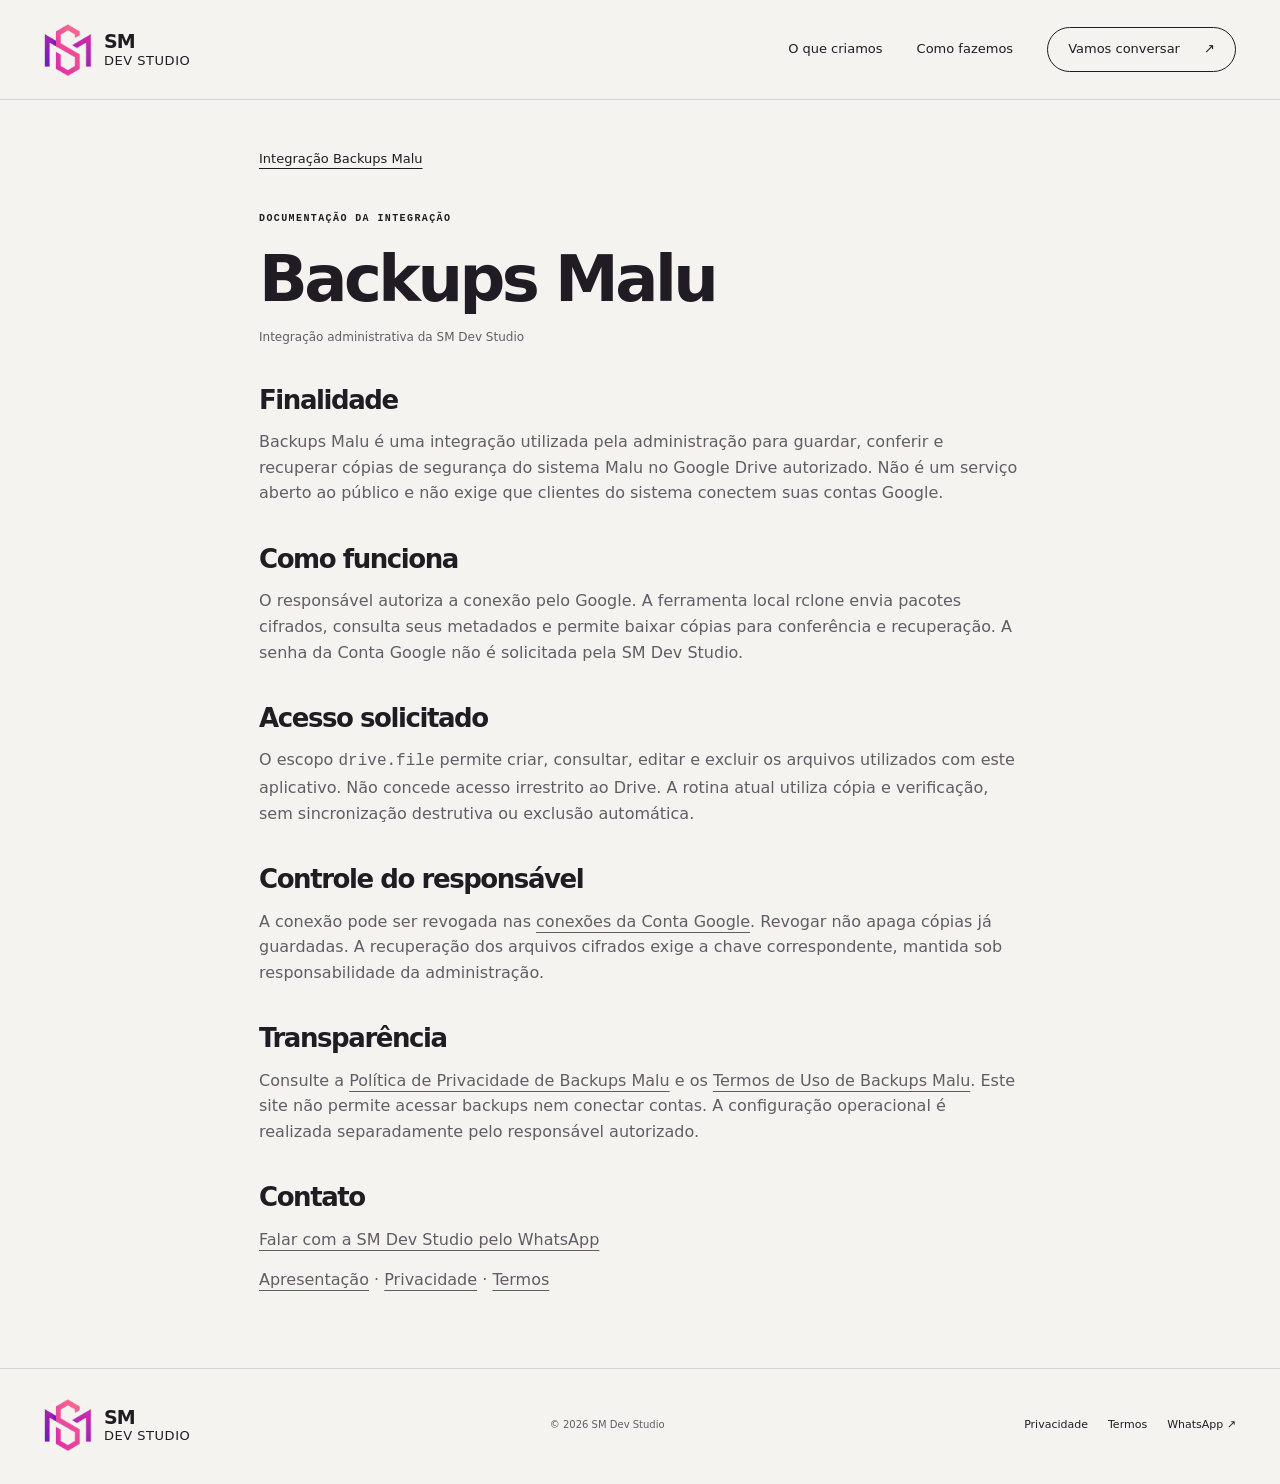
==== integracoes/backups-malu/index.html @ 8f04c8c4 "feat(site): renovar apresentacao e preparar publicacao isolada" ====
<!doctype html>
<html lang="pt-BR">
  <head>
    <meta charset="utf-8" />
    <meta name="viewport" content="width=device-width,initial-scale=1" />
    <title>Backups Malu · SM Dev Studio</title>
    <meta
      name="description"
      content="Informações sobre finalidade, autorização e proteção de dados da integração Backups Malu."
    />
    <meta name="robots" content="noindex,follow" />
    <meta name="theme-color" content="#f5f3f0" />
    <link rel="icon" href="../../assets/logo-sm.png" />
    <link rel="stylesheet" href="../../styles.css" />
    <script defer src="../../script.js"></script>
  </head>
  <body>
    <a class="skip" href="#conteudo">Pular para o conteúdo</a>
    <header class="shell">
      <a
        class="brand"
        href="../../index.html"
        aria-label="SM Dev Studio · início"
        ><img
          src="../../assets/logo-sm.png"
          width="48"
          height="52"
          alt=""
        /><span>SM<span class="brand-light">DEV STUDIO</span></span></a
      ><button
        class="menu-toggle"
        aria-expanded="false"
        aria-controls="nav"
        hidden
      >
        Menu
      </button>
      <nav id="nav" aria-label="Principal">
        <a href="../../index.html#possibilidades">O que criamos</a
        ><a href="../../index.html#processo">Como fazemos</a
        ><a
          class="nav-contact"
          href="https://wa.me/5511990102690"
          target="_blank"
          rel="noopener noreferrer"
          >Vamos conversar <span>↗</span></a
        >
      </nav>
    </header>
    <main id="conteudo">
      <article class="legal shell">
        <a href="index.html">Integração Backups Malu</a>
        <p class="eyebrow">DOCUMENTAÇÃO DA INTEGRAÇÃO</p>
        <h1>Backups Malu</h1>
        <p class="legal-date">Integração administrativa da SM Dev Studio</p>
        <h2>Finalidade</h2>
        <p>
          Backups Malu é uma integração utilizada pela administração para
          guardar, conferir e recuperar cópias de segurança do sistema Malu no
          Google Drive autorizado. Não é um serviço aberto ao público e não
          exige que clientes do sistema conectem suas contas Google.
        </p>
        <h2>Como funciona</h2>
        <p>
          O responsável autoriza a conexão pelo Google. A ferramenta local
          rclone envia pacotes cifrados, consulta seus metadados e permite
          baixar cópias para conferência e recuperação. A senha da Conta Google
          não é solicitada pela SM Dev Studio.
        </p>
        <h2>Acesso solicitado</h2>
        <p>
          O escopo <code>drive.file</code> permite criar, consultar, editar e
          excluir os arquivos utilizados com este aplicativo. Não concede acesso
          irrestrito ao Drive. A rotina atual utiliza cópia e verificação, sem
          sincronização destrutiva ou exclusão automática.
        </p>
        <h2>Controle do responsável</h2>
        <p>
          A conexão pode ser revogada nas
          <a
            href="https://myaccount.google.com/connections"
            target="_blank"
            rel="noopener noreferrer"
            >conexões da Conta Google</a
          >. Revogar não apaga cópias já guardadas. A recuperação dos arquivos
          cifrados exige a chave correspondente, mantida sob responsabilidade da
          administração.
        </p>
        <h2>Transparência</h2>
        <p>
          Consulte a
          <a href="privacidade.html">Política de Privacidade de Backups Malu</a>
          e os <a href="termos.html">Termos de Uso de Backups Malu</a>. Este
          site não permite acessar backups nem conectar contas. A configuração
          operacional é realizada separadamente pelo responsável autorizado.
        </p>
        <h2>Contato</h2>
        <p>
          <a
            href="https://wa.me/5511990102690"
            target="_blank"
            rel="noopener noreferrer"
            >Falar com a SM Dev Studio pelo WhatsApp</a
          >
        </p>
        <p>
          <a href="index.html">Apresentação</a> ·
          <a href="privacidade.html">Privacidade</a> ·
          <a href="termos.html">Termos</a>
        </p>
      </article>
    </main>
    <footer class="shell">
      <a class="brand" href="../../index.html"
        ><img
          src="../../assets/logo-sm.png"
          width="40"
          height="43"
          alt="Logo SM Dev Studio"
        /><span>SM<span class="brand-light">DEV STUDIO</span></span></a
      ><span class="copyright">© 2026 SM Dev Studio</span>
      <nav aria-label="Informações">
        <a href="privacidade.html">Privacidade</a
        ><a href="termos.html">Termos</a
        ><a
          href="https://wa.me/5511990102690"
          target="_blank"
          rel="noopener noreferrer"
          >WhatsApp ↗</a
        >
      </nav>
    </footer>
  </body>
</html>
---- styles.css ----
:root {
  --paper: #f5f3f0;
  --ink: #211c24;
  --muted: #645c65;
  --pink: #d32483;
  --purple: #7c24b5;
  --line: #d8d2d8;
}
* {
  box-sizing: border-box;
}
html {
  scroll-behavior: smooth;
  scroll-padding-top: 90px;
}
body {
  margin: 0;
  background: var(--paper);
  color: var(--ink);
  font:
    16px/1.6 system-ui,
    -apple-system,
    "Segoe UI",
    sans-serif;
}
a {
  color: inherit;
  text-underline-offset: 5px;
}
button {
  font: inherit;
  cursor: pointer;
}
button,
a {
  -webkit-tap-highlight-color: transparent;
}
button:focus-visible,
a:focus-visible,
.carousel:focus-visible {
  outline: 3px solid var(--purple);
  outline-offset: 5px;
}
h1,
h2,
h3,
p {
  margin: 0;
}
h1,
h2,
h3 {
  line-height: 1.05;
  letter-spacing: -0.055em;
  font-weight: 600;
}
.shell {
  max-width: 1320px;
  margin: auto;
  padding-inline: 44px;
}
.skip {
  position: fixed;
  top: -90px;
  left: 15px;
  background: white;
  padding: 15px;
  z-index: 100;
}
.skip:focus {
  top: 10px;
}
header {
  display: flex;
  align-items: center;
  justify-content: space-between;
  min-height: 100px;
  border-bottom: 1px solid var(--line);
  gap: 30px;
}
.brand {
  display: flex;
  align-items: center;
  gap: 12px;
  text-decoration: none;
  font-size: 19px;
  font-weight: 800;
  letter-spacing: -0.045em;
  white-space: nowrap;
}
.brand img {
  object-fit: contain;
  width: 48px;
  height: 52px;
}
.brand-light {
  font-weight: 450;
  font-size: 13px;
  letter-spacing: 0.04em;
  display: block;
  line-height: 1.2;
}
.brand > span {
  line-height: 1.2;
}
header nav {
  display: flex;
  align-items: center;
  gap: 34px;
  font-size: 13px;
}
header nav a {
  text-decoration: none;
}
.nav-contact {
  border: 1px solid var(--ink);
  border-radius: 100px;
  padding: 11px 20px;
}
.nav-contact span {
  margin-left: 20px;
}
.menu-toggle {
  display: none;
}
.hero {
  padding-top: 35px;
}
.hero-top {
  display: flex;
  justify-content: space-between;
  align-items: center;
  margin-bottom: 38px;
}
.eyebrow {
  font:
    600 10px/1.5 ui-monospace,
    monospace;
  letter-spacing: 0.14em;
  display: flex;
  align-items: center;
  gap: 9px;
}
.dot {
  width: 6px;
  height: 6px;
  background: var(--pink);
  border-radius: 50%;
}

.hero-grid {
  display: grid;
  grid-template-columns: 1.1fr 1fr;
  align-items: center;
  gap: 40px;
}
.hero h1 {
  font-size: clamp(56px, 6.5vw, 88px);
  line-height: 0.99;
  letter-spacing: -0.065em;
}
.outlined {
  color: var(--pink);
}
.pink-dot {
  color: var(--pink);
  font-size: 22px;
  margin-left: 10px;
  vertical-align: baseline;
}
.intro {
  font-size: 16px;
  color: var(--muted);
  margin-top: 28px;
  max-width: 475px;
}
.cta {
  display: inline-flex;
  align-items: center;
  gap: 30px;
  background: var(--ink);
  color: white;
  border-radius: 100px;
  padding: 16px 23px;
  text-decoration: none;
  font-size: 13px;
  font-weight: 550;
  margin-top: 28px;
}
.cta:hover {
  background: var(--purple);
}
.micro {
  font-size: 11px;
  color: var(--muted);
  margin-top: 15px;
}
.hero-foot {
  display: flex;
  justify-content: space-between;
  gap: 20px;
  border-top: 1px solid var(--line);
  margin-top: 65px;
  padding-block: 22px;
  font:
    10px ui-monospace,
    monospace;
  letter-spacing: 0.08em;
}
.hero-foot a {
  text-decoration: none;
}
.system-art {
  position: relative;
  aspect-ratio: 1.18;
  background: #201923;
  border-radius: 3px;
  overflow: hidden;
  color: white;
  background-image:
    radial-gradient(ellipse at 90% 10%, #68304c85, transparent 60%),
    radial-gradient(ellipse at 0 100%, #68359975, transparent 65%);
}
.art-top,
.art-bottom {
  position: absolute;
  left: 24px;
  right: 24px;
  display: flex;
  justify-content: space-between;
  font:
    8px ui-monospace,
    monospace;
  letter-spacing: 0.08em;
  color: #d2b9d3;
  z-index: 1;
}
.art-top {
  top: 25px;
}
.art-bottom {
  bottom: 22px;
}
.signal {
  display: flex;
  align-items: center;
  gap: 6px;
}
.signal i {
  width: 4px;
  height: 4px;
  border-radius: 50%;
  background: #ff85bc;
}
.connections {
  position: absolute;
  inset: 0;
  width: 100%;
  height: 100%;
}
.node {
  position: absolute;
  background: #342737;
  border: 1px solid #674568;
  display: flex;
  align-items: center;
  gap: 10px;
  padding: 12px;
  font-size: 11px;
  box-shadow: 0 15px 35px #0002;
}
.node span {
  font:
    8px ui-monospace,
    monospace;
  color: #df8abf;
}
.node b {
  font-weight: 400;
  color: #f882bd;
}
.n1 {
  left: 6%;
  top: 19%;
}
.n2 {
  right: 4%;
  top: 21%;
}
.n3 {
  left: 4%;
  bottom: 19%;
}
.n4 {
  right: 6%;
  bottom: 19%;
}
.orbit {
  transform-origin: 300px 220px;
  animation: orbit 36s linear infinite;
}
.pulses {
  animation: glow 3s ease-in-out infinite;
}
.n1,
.n4 {
  animation: float 6s ease-in-out infinite;
}
.n2,
.n3 {
  animation: float 6s -3s ease-in-out infinite;
}
@keyframes orbit {
  to {
    transform: rotate(360deg);
  }
}
@keyframes float {
  50% {
    transform: translateY(-7px);
  }
}
@keyframes glow {
  50% {
    opacity: 0.25;
  }
}
.ticker {
  background: #e8dce9;
  overflow: hidden;
  border-block: 1px solid #dbcbdc;
  padding: 22px 0;
}
.ticker-track {
  display: flex;
  width: max-content;
  animation: ticker 34s linear infinite;
}
.ticker-track span {
  white-space: nowrap;
  font-size: 26px;
  font-weight: 500;
  letter-spacing: -0.035em;
}
.ticker b {
  color: var(--pink);
  font-weight: 400;
  padding-inline: 30px;
}
@keyframes ticker {
  to {
    transform: translateX(-50%);
  }
}
.possibilities {
  padding-top: 85px;
  padding-bottom: 75px;
}
.section-head {
  display: flex;
  align-items: end;
  justify-content: space-between;
  gap: 25px;
  margin-bottom: 35px;
}
.section-head .eyebrow {
  margin-bottom: 20px;
}
h2 {
  font-size: clamp(36px, 4.3vw, 56px);
}
h2 em {
  font-style: normal;
  color: var(--pink);
}
.carousel-controls {
  display: flex;
  align-items: center;
  gap: 10px;
}
.carousel-controls > span {
  font:
    11px ui-monospace,
    monospace;
  margin-right: 15px;
  color: var(--muted);
}
.carousel-controls button {
  width: 44px;
  height: 44px;
  background: none;
  border: 1px solid #b5a9b7;
  border-radius: 50%;
  font-size: 20px;
}
.carousel-controls button:hover {
  background: var(--ink);
  color: white;
}
.carousel {
  display: flex;
  overflow-x: auto;
  scroll-snap-type: x mandatory;
  scrollbar-width: none;
  gap: 20px;
}
.carousel::-webkit-scrollbar {
  display: none;
}
.slide {
  flex: 0 0 100%;
  scroll-snap-align: start;
  display: grid;
  grid-template-columns: 1fr 1fr;
  background: #eae5eb;
  min-height: 365px;
  overflow: hidden;
}
.slide-copy {
  padding: 40px 45px;
}
.slide-number {
  font:
    10px ui-monospace,
    monospace;
  color: var(--muted);
}
.slide h3 {
  font-size: 36px;
  margin-top: 27px;
  letter-spacing: -0.04em;
}
.slide p {
  color: var(--muted);
  font-size: 14px;
  max-width: 330px;
  margin-top: 19px;
}
.pill {
  font-size: 10px;
  border-bottom: 1px solid #b1a2b7;
  display: inline-block;
  padding-bottom: 5px;
  margin-top: 30px;
}
.mini-ui {
  align-self: center;
  margin: 30px 50px 30px 0;
  padding: 23px;
  background: #fcfbfc;
  border: 1px solid #d4cbd7;
  border-radius: 10px;
  box-shadow: 0 15px 35px #55365b12;
  transform: rotate(-2deg);
}
.ui-top {
  display: flex;
  justify-content: space-between;
  font-size: 13px;
  font-weight: 650;
}
.ui-top > span {
  color: var(--pink);
}
.ui-tabs {
  display: flex;
  gap: 20px;
  border-bottom: 1px solid #e2dce5;
  padding-block: 16px;
  font-size: 9px;
  color: var(--muted);
}
.ui-tabs span:first-child {
  color: var(--purple);
}
.ui-row {
  display: flex;
  gap: 12px;
  align-items: center;
  padding-top: 18px;
  font-size: 11px;
}
.ui-row small {
  display: block;
  font-size: 9px;
  color: var(--muted);
  margin-top: 2px;
}
.check {
  font-style: normal;
  background: #e9ddf2;
  color: var(--purple);
  padding: 5px 9px;
  border-radius: 6px;
}
.ui-row > b {
  margin-left: auto;
  font-weight: 400;
  color: var(--purple);
}
.ui-chart {
  display: flex;
  gap: 10px;
  height: 55px;
  align-items: end;
  padding-top: 15px;
}
.ui-chart i {
  flex: 1;
  height: 50%;
  background: #d9b6e2;
  border-radius: 3px 3px 0 0;
}
.ui-chart i:nth-child(3n) {
  height: 90%;
  background: #bd76c9;
}
.ui-chart i:nth-child(2n) {
  height: 65%;
}
.ui-chart i:last-child {
  height: 100%;
  background: var(--pink);
}
.experience-visual {
  position: relative;
  display: grid;
  place-items: center;
  padding: 25px;
  background: #e4d7e6;
}
.device {
  width: 230px;
  padding: 24px;
  border: 6px solid #302334;
  border-radius: 28px;
  background: #fbf7fb;
  transform: rotate(5deg);
}
.device > span {
  font-size: 9px;
  color: var(--muted);
}
.device > strong {
  display: block;
  font-size: 21px;
  line-height: 1.2;
  margin-block: 18px;
}
.device-option {
  font-size: 10px;
  padding: 12px;
  background: #eee4ef;
  margin-top: 10px;
  border-radius: 8px;
  display: flex;
  justify-content: space-between;
}
.device-button {
  background: var(--purple);
  color: white;
  border-radius: 20px;
  font-size: 10px;
  padding: 9px;
  text-align: center;
  margin-top: 20px;
}
.floating-label {
  position: absolute;
  bottom: 30px;
  left: 20px;
  background: var(--ink);
  color: white;
  padding: 10px 18px;
  font-size: 11px;
  transform: rotate(-5deg);
}
.integration-visual {
  display: flex;
  justify-content: center;
  align-items: center;
  gap: 12px;
  position: relative;
  background: #e0d3e4;
  padding: 25px;
}
.integration-visual > span {
  padding: 15px 8px;
  background: #f6f0f8;
  border: 1px solid #b99fc1;
  border-radius: 6px;
  font-size: 10px;
}
.integration-visual > strong {
  background: var(--purple);
  color: white;
  padding: 25px;
  border-radius: 50%;
  font-size: 20px;
}
.integration-visual > b {
  color: var(--purple);
}

.process-section {
  background: #241d27;
  color: #fff;
  padding-block: 75px;
}
.process-section .eyebrow {
  color: #edacd6;
  margin-bottom: 25px;
}
.process-intro {
  display: flex;
  align-items: end;
  justify-content: space-between;
  gap: 40px;
}
.process-intro > p {
  font-size: 14px;
  color: #bfb1c4;
}
.steps {
  display: grid;
  grid-template-columns: repeat(3, 1fr);
  margin-top: 50px;
  gap: 40px;
}
.steps article {
  border-top: 1px solid #675369;
  padding-top: 20px;
}
.steps span {
  font:
    10px ui-monospace,
    monospace;
  color: #db9aca;
}
.steps h3 {
  font-size: 28px;
  margin-top: 24px;
  letter-spacing: -0.025em;
}
.steps p {
  font-size: 13px;
  color: #bfb1c4;
  margin-top: 15px;
  max-width: 270px;
}
.contact {
  padding-block: 85px;
}
.contact .eyebrow {
  margin-bottom: 26px;
}
.contact h2 {
  font-size: clamp(42px, 5.3vw, 68px);
}
.contact-link {
  display: inline-flex;
  align-items: center;
  gap: 60px;
  text-decoration: none;
  font-size: 22px;
  letter-spacing: -0.035em;
  margin-top: 32px;
  border-bottom: 1px solid var(--ink);
  padding-bottom: 10px;
}
.contact-link span {
  color: var(--pink);
  font-size: 35px;
}
footer {
  display: flex;
  align-items: center;
  justify-content: space-between;
  gap: 35px;
  padding-top: 30px;
  padding-bottom: 35px;
  border-top: 1px solid var(--line);
}
.copyright {
  font-size: 10px;
  color: var(--muted);
}
footer nav {
  display: flex;
  gap: 20px;
  font-size: 11px;
}
footer a {
  text-decoration: none;
}
.legal {
  max-width: 850px;
  padding-top: 45px;
  padding-bottom: 75px;
}
.legal > a {
  font-size: 13px;
}
.legal .eyebrow {
  margin-top: 40px;
  margin-bottom: 20px;
}
.legal h1 {
  font-size: 64px;
}
.legal-date {
  font-size: 12px;
  margin-top: 15px;
  color: var(--muted);
}
.legal h2 {
  font-size: 26px;
  margin-top: 40px;
}
.legal p:not(.eyebrow) {
  margin-top: 15px;
  color: var(--muted);
}
.legal a {
  overflow-wrap: anywhere;
}

@media (max-width: 1000px) {
  .shell {
    padding-inline: 30px;
  }
  .hero-grid {
    gap: 20px;
  }
  .hero h1 {
    font-size: 65px;
  }
  .node {
    font-size: 9px;
    padding: 9px;
    gap: 6px;
  }
  .art-top {
    font-size: 6px;
    left: 16px;
    right: 16px;
  }
  .mini-ui {
    margin-right: 25px;
  }
  .slide-copy {
    padding: 32px;
  }
  .slide h3 {
    font-size: 30px;
  }
  .slide p {
    font-size: 13px;
  }
  .steps {
    gap: 25px;
  }
  .integration-visual {
    gap: 6px;
  }
  .integration-visual > strong {
    padding: 20px;
  }
}
@media (max-width: 700px) {
  .shell {
    padding-inline: 22px;
  }
  header {
    min-height: 85px;
    flex-wrap: wrap;
    padding-block: 14px;
    gap: 12px;
  }
  .brand {
    font-size: 17px;
  }
  .brand img {
    width: 40px;
    height: 44px;
  }
  .brand-light {
    font-size: 10px;
  }
  .menu-toggle:not([hidden]) {
    display: block;
    background: transparent;
    border: 1px solid var(--line);
    border-radius: 50px;
    padding: 10px 15px;
    min-height: 44px;
    font-size: 12px;
  }
  header nav {
    width: 100%;
    gap: 18px;
    flex-wrap: wrap;
    font-size: 12px;
  }
  header nav[data-collapsed="true"] {
    display: none;
  }
  .nav-contact {
    padding: 8px 14px;
  }
  .hero {
    padding-top: 20px;
  }
  .hero-top {
    margin-bottom: 28px;
    gap: 8px;
  }
  .eyebrow {
    font-size: 9px;
    letter-spacing: 0.1em;
  }

  .hero-grid {
    grid-template-columns: 1fr;
    gap: 35px;
  }
  .hero h1 {
    font-size: clamp(48px, 10.9vw, 72px);
  }
  .hero .intro {
    font-size: 15px;
    margin-top: 22px;
  }
  .cta {
    font-size: 12px;
    gap: 18px;
    padding: 15px 20px;
  }
  .hero-foot {
    margin-top: 30px;
    font-size: 8px;
    flex-wrap: wrap;
    line-height: 1.8;
  }
  .system-art {
    aspect-ratio: 1.2;
  }
  .node {
    font-size: 9px;
  }
  .art-top,
  .art-bottom {
    font-size: 6px;
    left: 15px;
    right: 15px;
  }
  .art-top {
    top: 15px;
  }
  .art-bottom {
    bottom: 15px;
  }
  .ticker {
    padding-block: 15px;
  }
  .ticker-track span {
    font-size: 20px;
  }
  .ticker b {
    padding-inline: 20px;
  }
  .possibilities {
    padding-block: 50px;
  }
  .section-head {
    align-items: start;
    flex-wrap: wrap;
  }
  .section-head h2 {
    font-size: 36px;
  }
  .carousel-controls {
    margin-left: auto;
  }
  .slide {
    grid-template-columns: 1fr;
    min-height: 0;
  }
  .slide-copy {
    padding: 26px;
  }
  .slide h3 {
    font-size: 32px;
  }
  .slide p {
    max-width: none;
  }
  .pill {
    margin-top: 22px;
  }
  .mini-ui {
    margin: 0 26px 30px;
    padding: 20px;
  }
  .experience-visual {
    min-height: 330px;
  }
  .integration-visual {
    min-height: 235px;
  }

  .integration-visual > strong {
    padding: 20px;
  }
  .process-section {
    padding-block: 50px;
  }
  .process-intro {
    display: block;
  }
  .process-intro h2 {
    font-size: 37px;
  }
  .process-intro > p {
    margin-top: 25px;
  }
  .steps {
    grid-template-columns: 1fr;
    gap: 30px;
    margin-top: 35px;
  }
  .steps h3 {
    font-size: 28px;
    margin-top: 18px;
  }
  .steps p {
    max-width: none;
  }
  .contact {
    padding-block: 55px;
  }
  .contact h2 {
    font-size: clamp(35px, 8.7vw, 52px);
  }
  .contact-link {
    font-size: 21px;
    gap: 40px;
  }
  footer {
    align-items: start;
    flex-wrap: wrap;
    gap: 25px;
  }
  footer nav {
    width: 100%;
    gap: 25px;
    padding-top: 10px;
  }
  .copyright {
    font-size: 9px;
  }
  .legal h1 {
    font-size: 43px;
  }
  .legal h2 {
    font-size: 25px;
  }
  .legal p {
    font-size: 14px;
  }
}
@media (prefers-reduced-motion: reduce) {
  html {
    scroll-behavior: auto;
  }
  *,
  *:before,
  *:after {
    animation: none !important;
    scroll-behavior: auto !important;
  }
}

.integration-visual > .integration-brand {
  display: grid;
  place-items: center;
  background: #f6f0f8;
  padding: 16px;
  flex-shrink: 0;
  border: 1px solid #cbb3d3;
  box-shadow: 0 12px 30px #7c24b51a;
}
.integration-brand img {
  width: 56px;
  height: 61px;
  object-fit: contain;
}
@media (max-width: 400px) {
  .integration-visual {
    padding: 18px 12px;
    gap: 5px;
  }
  .integration-visual > .integration-brand {
    padding: 12px;
  }
  .integration-brand img {
    width: 42px;
    height: 46px;
  }
}
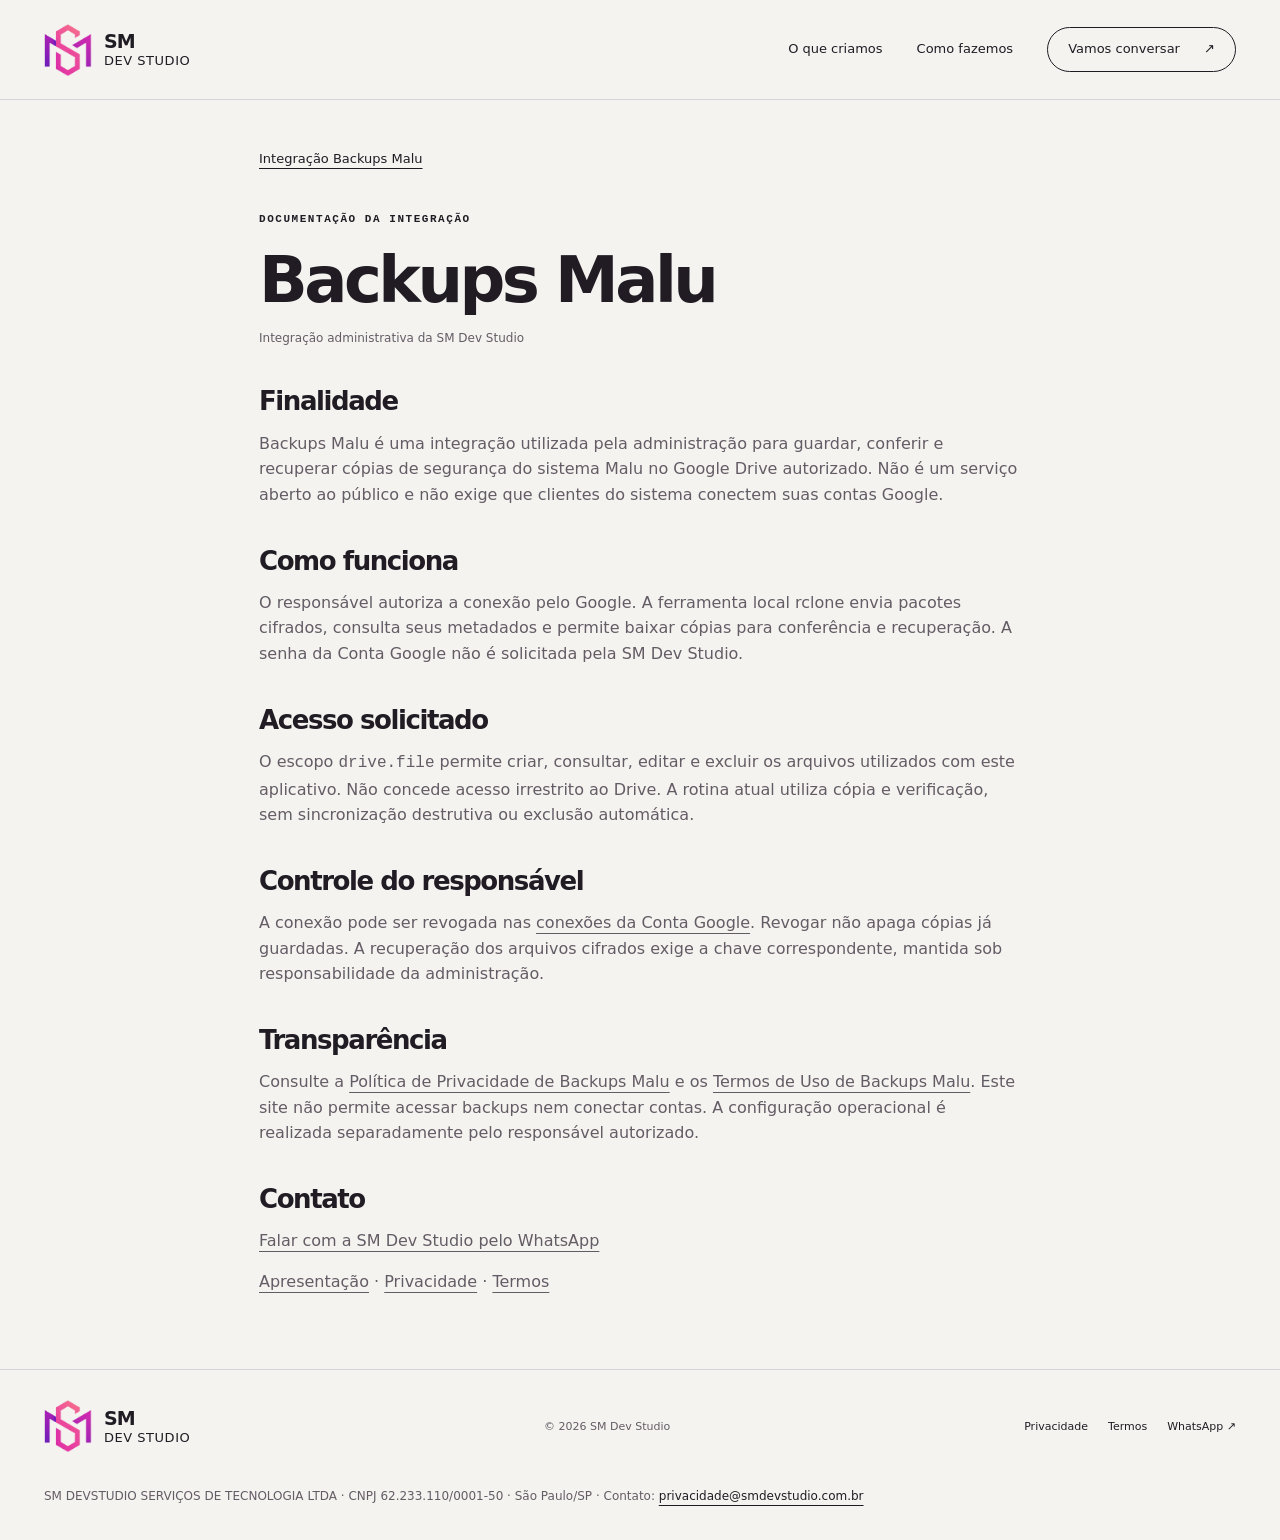
==== commit 84b1ef1c: "feat(legal): dados da empresa, politica completa, termos com foro e pausa de animacoes - Rodape com " ====
--- a/integracoes/backups-malu/index.html
+++ b/integracoes/backups-malu/index.html
@@ -116,7 +116,7 @@
           src="../../assets/logo-sm.png"
           width="40"
           height="43"
-          alt="Logo SM Dev Studio"
+          alt=""
         /><span>SM<span class="brand-light">DEV STUDIO</span></span></a
       ><span class="copyright">© 2026 SM Dev Studio</span>
       <nav aria-label="Informações">
@@ -129,6 +129,13 @@
           >WhatsApp ↗</a
         >
       </nav>
+      <p class="company">
+        SM DEVSTUDIO SERVIÇOS DE TECNOLOGIA LTDA · CNPJ 62.233.110/0001-50 ·
+        São Paulo/SP · Contato:
+        <a href="mailto:privacidade@smdevstudio.com.br"
+          >privacidade@smdevstudio.com.br</a
+        >
+      </p>
     </footer>
   </body>
 </html>
--- a/styles.css
+++ b/styles.css
@@ -5,6 +5,8 @@
   --pink: #d32483;
   --purple: #7c24b5;
   --line: #d8d2d8;
+  /* Bordas de controles precisam de 3:1 sobre o papel; --line é só separador. */
+  --control-line: #8a7d8c;
 }
 * {
   box-sizing: border-box;
@@ -128,13 +130,46 @@
 }
 .hero-top {
   display: flex;
+  flex-wrap: wrap;
   justify-content: space-between;
   align-items: center;
+  gap: 12px;
   margin-bottom: 38px;
+}
+.motion-toggle:not([hidden]) {
+  display: inline-flex;
+  align-items: center;
+  gap: 8px;
+  min-height: 44px;
+  padding: 8px 16px;
+  background: transparent;
+  color: var(--ink);
+  border: 1px solid var(--control-line);
+  border-radius: 100px;
+  font-size: 12px;
+}
+.motion-toggle > span::before {
+  content: "❚❚";
+  font-size: 10px;
+  letter-spacing: -0.1em;
+}
+.motion-toggle[aria-pressed="true"] {
+  background: var(--ink);
+  color: white;
+  border-color: var(--ink);
+}
+.motion-toggle[aria-pressed="true"] > span::before {
+  content: "▶";
+  letter-spacing: 0;
+}
+html[data-motion="paused"] *,
+html[data-motion="paused"] *::before,
+html[data-motion="paused"] *::after {
+  animation-play-state: paused !important;
 }
 .eyebrow {
   font:
-    600 10px/1.5 ui-monospace,
+    600 11px/1.5 ui-monospace,
     monospace;
   letter-spacing: 0.14em;
   display: flex;
@@ -203,7 +238,7 @@
   margin-top: 65px;
   padding-block: 22px;
   font:
-    10px ui-monospace,
+    11px ui-monospace,
     monospace;
   letter-spacing: 0.08em;
 }
@@ -229,7 +264,7 @@
   display: flex;
   justify-content: space-between;
   font:
-    8px ui-monospace,
+    10px ui-monospace,
     monospace;
   letter-spacing: 0.08em;
   color: #d2b9d3;
@@ -271,7 +306,7 @@
 }
 .node span {
   font:
-    8px ui-monospace,
+    10px ui-monospace,
     monospace;
   color: #df8abf;
 }
@@ -389,7 +424,7 @@
   width: 44px;
   height: 44px;
   background: none;
-  border: 1px solid #b5a9b7;
+  border: 1px solid var(--control-line);
   border-radius: 50%;
   font-size: 20px;
 }
@@ -421,7 +456,7 @@
 }
 .slide-number {
   font:
-    10px ui-monospace,
+    11px ui-monospace,
     monospace;
   color: var(--muted);
 }
@@ -437,7 +472,7 @@
   margin-top: 19px;
 }
 .pill {
-  font-size: 10px;
+  font-size: 12px;
   border-bottom: 1px solid #b1a2b7;
   display: inline-block;
   padding-bottom: 5px;
@@ -633,7 +668,7 @@
 }
 .steps span {
   font:
-    10px ui-monospace,
+    11px ui-monospace,
     monospace;
   color: #db9aca;
 }
@@ -674,6 +709,7 @@
 }
 footer {
   display: flex;
+  flex-wrap: wrap;
   align-items: center;
   justify-content: space-between;
   gap: 35px;
@@ -682,8 +718,18 @@
   border-top: 1px solid var(--line);
 }
 .copyright {
-  font-size: 10px;
-  color: var(--muted);
+  font-size: 11px;
+  color: var(--muted);
+}
+.company {
+  width: 100%;
+  font-size: 12px;
+  color: var(--muted);
+}
+.company a {
+  color: var(--ink);
+  text-decoration: underline;
+  overflow-wrap: anywhere;
 }
 footer nav {
   display: flex;
@@ -724,6 +770,14 @@
 .legal a {
   overflow-wrap: anywhere;
 }
+.legal ul {
+  margin: 15px 0 0;
+  padding-left: 22px;
+  color: var(--muted);
+}
+.legal li + li {
+  margin-top: 8px;
+}
 
 @media (max-width: 1000px) {
   .shell {
@@ -736,12 +790,12 @@
     font-size: 65px;
   }
   .node {
-    font-size: 9px;
+    font-size: 11px;
     padding: 9px;
     gap: 6px;
   }
   .art-top {
-    font-size: 6px;
+    font-size: 9px;
     left: 16px;
     right: 16px;
   }
@@ -785,12 +839,12 @@
     height: 44px;
   }
   .brand-light {
-    font-size: 10px;
+    font-size: 11px;
   }
   .menu-toggle:not([hidden]) {
     display: block;
     background: transparent;
-    border: 1px solid var(--line);
+    border: 1px solid var(--control-line);
     border-radius: 50px;
     padding: 10px 15px;
     min-height: 44px;
@@ -816,7 +870,7 @@
     gap: 8px;
   }
   .eyebrow {
-    font-size: 9px;
+    font-size: 11px;
     letter-spacing: 0.1em;
   }
 
@@ -838,7 +892,7 @@
   }
   .hero-foot {
     margin-top: 30px;
-    font-size: 8px;
+    font-size: 11px;
     flex-wrap: wrap;
     line-height: 1.8;
   }
@@ -846,11 +900,11 @@
     aspect-ratio: 1.2;
   }
   .node {
-    font-size: 9px;
+    font-size: 10px;
   }
   .art-top,
   .art-bottom {
-    font-size: 6px;
+    font-size: 8px;
     left: 15px;
     right: 15px;
   }
@@ -957,7 +1011,7 @@
     padding-top: 10px;
   }
   .copyright {
-    font-size: 9px;
+    font-size: 11px;
   }
   .legal h1 {
     font-size: 43px;
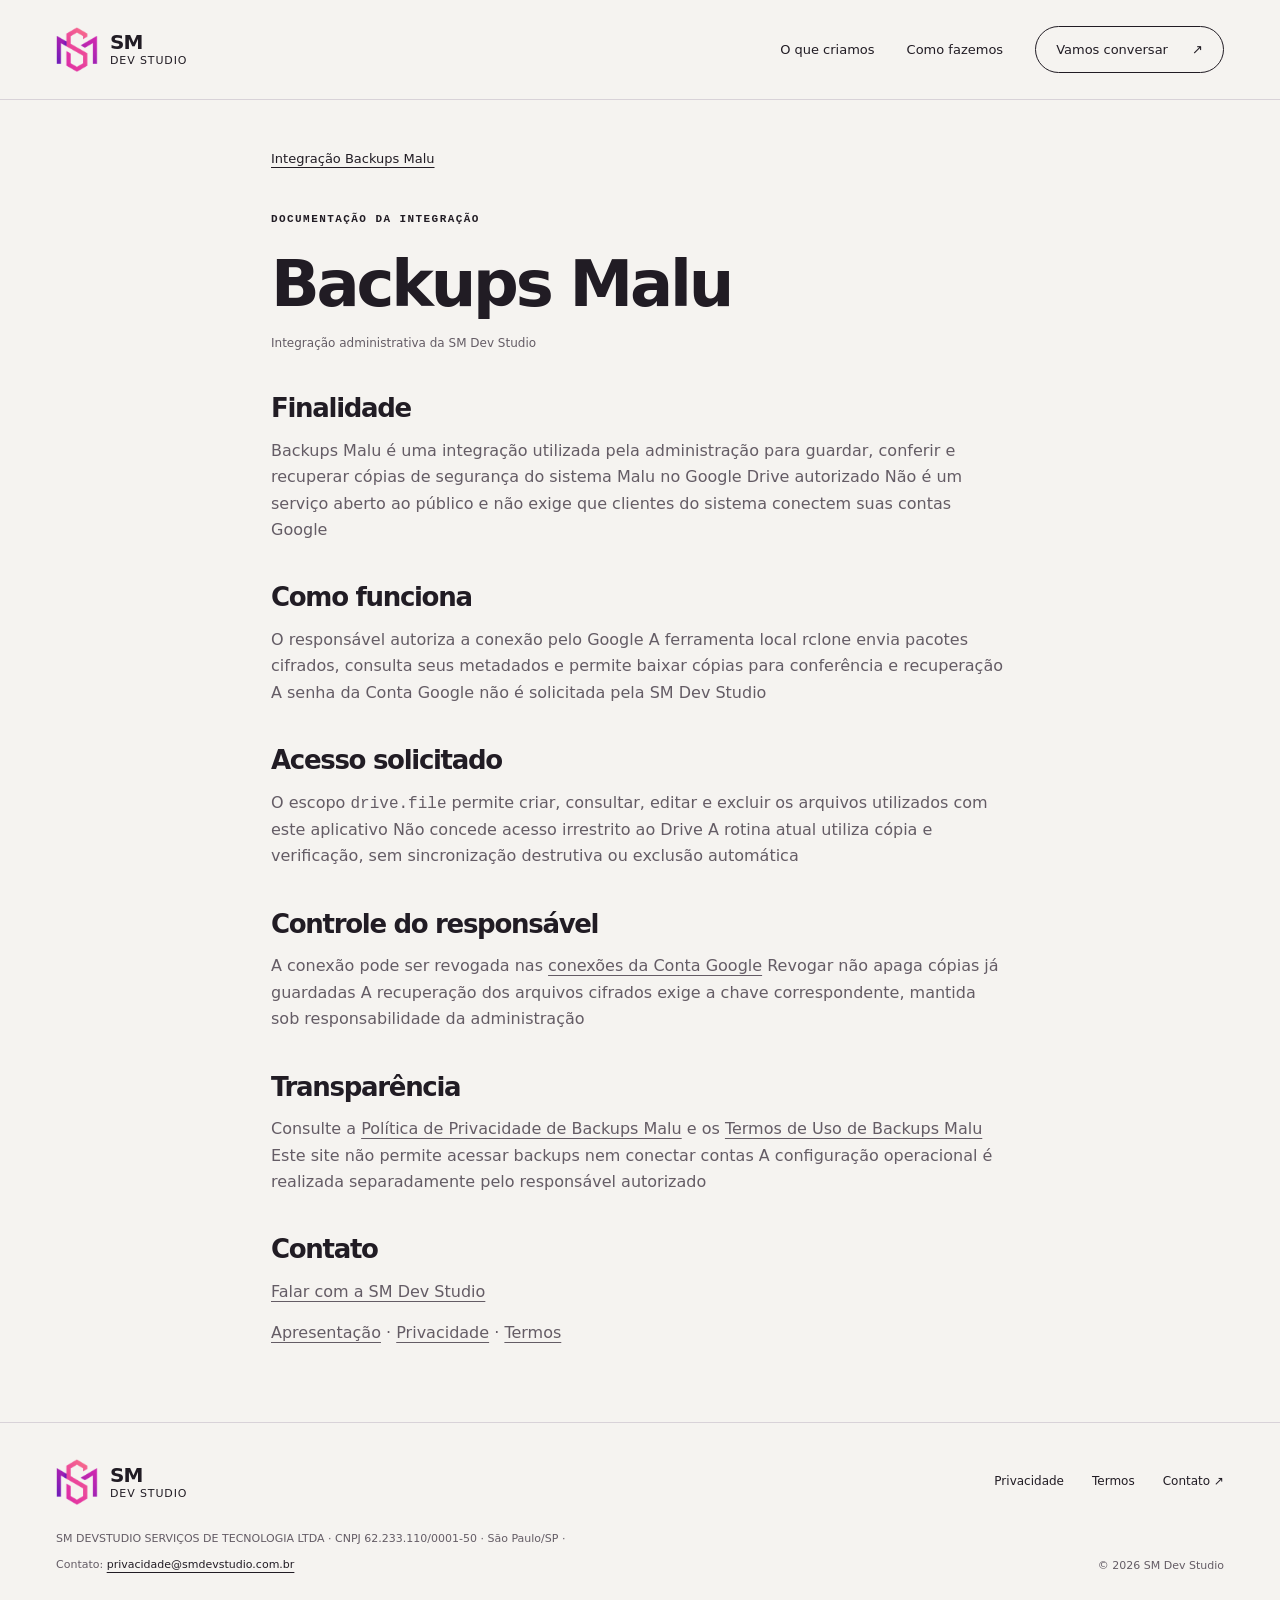
==== commit 08428a21: "chore: organizar fontes e operação do site" ====
--- a/integracoes/backups-malu/index.html
+++ b/integracoes/backups-malu/index.html
@@ -10,7 +10,7 @@
     />
     <meta name="robots" content="noindex,follow" />
     <meta name="theme-color" content="#f5f3f0" />
-    <link rel="icon" href="../../assets/logo-sm.png" />
+    <link rel="icon" href="../../assets/logo-sm-web.webp" />
     <link rel="stylesheet" href="../../styles.css" />
     <script defer src="../../script.js"></script>
   </head>
@@ -22,11 +22,11 @@
         href="../../index.html"
         aria-label="SM Dev Studio · início"
         ><img
-          src="../../assets/logo-sm.png"
+          src="../../assets/logo-sm-web.webp"
           width="48"
           height="52"
           alt=""
-        /><span>SM<span class="brand-light">DEV STUDIO</span></span></a
+        /><span>SM <span class="brand-light">DEV STUDIO</span></span></a
       ><button
         class="menu-toggle"
         aria-expanded="false"
@@ -40,9 +40,7 @@
         ><a href="../../index.html#processo">Como fazemos</a
         ><a
           class="nav-contact"
-          href="https://wa.me/5511990102690"
-          target="_blank"
-          rel="noopener noreferrer"
+          href="../../index.html#contato"
           >Vamos conversar <span>↗</span></a
         >
       </nav>
@@ -57,22 +55,22 @@
         <p>
           Backups Malu é uma integração utilizada pela administração para
           guardar, conferir e recuperar cópias de segurança do sistema Malu no
-          Google Drive autorizado. Não é um serviço aberto ao público e não
-          exige que clientes do sistema conectem suas contas Google.
+          Google Drive autorizado Não é um serviço aberto ao público e não
+          exige que clientes do sistema conectem suas contas Google
         </p>
         <h2>Como funciona</h2>
         <p>
-          O responsável autoriza a conexão pelo Google. A ferramenta local
+          O responsável autoriza a conexão pelo Google A ferramenta local
           rclone envia pacotes cifrados, consulta seus metadados e permite
-          baixar cópias para conferência e recuperação. A senha da Conta Google
-          não é solicitada pela SM Dev Studio.
+          baixar cópias para conferência e recuperação A senha da Conta Google
+          não é solicitada pela SM Dev Studio
         </p>
         <h2>Acesso solicitado</h2>
         <p>
           O escopo <code>drive.file</code> permite criar, consultar, editar e
-          excluir os arquivos utilizados com este aplicativo. Não concede acesso
-          irrestrito ao Drive. A rotina atual utiliza cópia e verificação, sem
-          sincronização destrutiva ou exclusão automática.
+          excluir os arquivos utilizados com este aplicativo Não concede acesso
+          irrestrito ao Drive A rotina atual utiliza cópia e verificação, sem
+          sincronização destrutiva ou exclusão automática
         </p>
         <h2>Controle do responsável</h2>
         <p>
@@ -82,25 +80,23 @@
             target="_blank"
             rel="noopener noreferrer"
             >conexões da Conta Google</a
-          >. Revogar não apaga cópias já guardadas. A recuperação dos arquivos
+          > Revogar não apaga cópias já guardadas A recuperação dos arquivos
           cifrados exige a chave correspondente, mantida sob responsabilidade da
-          administração.
+          administração
         </p>
         <h2>Transparência</h2>
         <p>
           Consulte a
           <a href="privacidade.html">Política de Privacidade de Backups Malu</a>
-          e os <a href="termos.html">Termos de Uso de Backups Malu</a>. Este
-          site não permite acessar backups nem conectar contas. A configuração
-          operacional é realizada separadamente pelo responsável autorizado.
+          e os <a href="termos.html">Termos de Uso de Backups Malu</a> Este
+          site não permite acessar backups nem conectar contas A configuração
+          operacional é realizada separadamente pelo responsável autorizado
         </p>
         <h2>Contato</h2>
         <p>
           <a
-            href="https://wa.me/5511990102690"
-            target="_blank"
-            rel="noopener noreferrer"
-            >Falar com a SM Dev Studio pelo WhatsApp</a
+            href="../../index.html#contato"
+            >Falar com a SM Dev Studio</a
           >
         </p>
         <p>
@@ -113,20 +109,18 @@
     <footer class="shell">
       <a class="brand" href="../../index.html"
         ><img
-          src="../../assets/logo-sm.png"
+          src="../../assets/logo-sm-web.webp"
           width="40"
           height="43"
           alt=""
-        /><span>SM<span class="brand-light">DEV STUDIO</span></span></a
+        /><span>SM <span class="brand-light">DEV STUDIO</span></span></a
       ><span class="copyright">© 2026 SM Dev Studio</span>
       <nav aria-label="Informações">
         <a href="privacidade.html">Privacidade</a
         ><a href="termos.html">Termos</a
         ><a
-          href="https://wa.me/5511990102690"
-          target="_blank"
-          rel="noopener noreferrer"
-          >WhatsApp ↗</a
+          href="../../index.html#contato"
+          >Contato ↗</a
         >
       </nav>
       <p class="company">
--- a/styles.css
+++ b/styles.css
@@ -5,43 +5,90 @@
   --pink: #d32483;
   --purple: #7c24b5;
   --line: #d8d2d8;
-  /* Bordas de controles precisam de 3:1 sobre o papel; --line é só separador. */
   --control-line: #8a7d8c;
+  --surface: #fffdfb;
+  --lavender: #eae5eb;
+  --radius: 16px;
+}
+/* Contato: componentes nativos, com as cores e o movimento da marca */
+.contact-form {
+  max-width: 820px;
+  margin-top: 36px;
+  padding: clamp(20px, 4vw, 40px);
+  background: var(--surface);
+  border: 1px solid var(--line);
+  border-radius: 24px;
+  box-shadow: 0 18px 50px #211c2408;
+}
+.contact-fields { display: grid; grid-template-columns: 1fr 1fr; gap: 22px; }
+.contact-field { min-width: 0; margin-bottom: 22px; }
+.contact-field label { display: block; font-size: 15px; font-weight: 600; margin-bottom: 8px; }
+.contact-field label span { color: var(--muted); font-weight: 400; }
+.contact-field input, .contact-field textarea {
+  display: block; width: 100%; min-width: 0; padding: 13px 15px;
+  font: inherit; font-size: 16px; line-height: 1.5;
+  color: var(--ink); background: var(--paper);
+  border: 1px solid var(--control-line); border-radius: 10px;
+  transition: border-color .2s, box-shadow .2s;
+}
+.contact-field textarea { resize: vertical; min-height: 132px; }
+.contact-field input::placeholder, .contact-field textarea::placeholder { color: var(--muted); opacity: 1; }
+.contact-field input:focus, .contact-field textarea:focus { outline: 2px solid var(--purple); outline-offset: 3px; border-color: var(--purple); }
+.contact-trap { position: absolute; width: 1px; height: 1px; overflow: hidden; clip-path: inset(50%); }
+.contact-privacy { color: var(--muted); font-size: 14px; line-height: 1.6; margin: 0 0 24px; }
+.contact-actions { display: flex; gap: 20px; align-items: center; flex-wrap: wrap; }
+.contact-form .contact-submit { margin: 0; border: 0; color: #fff; font: inherit; font-weight: 600; background: linear-gradient(115deg, #7c24b5, #c32179); }
+.contact-form .contact-submit:disabled { cursor: wait; opacity: .7; }
+.contact-email { font-size: 14px; overflow-wrap: anywhere; }
+.contact-status { margin: 0; font-size: 15px; line-height: 1.6; }
+.contact-status:not(:empty) { margin-top: 22px; padding: 14px 16px; border-radius: 10px; background: var(--lavender); }
+.contact-status[data-state="error"] { color: #8f2040; background: #fceaf0; }
+.contact-status[data-state="success"] { color: #24553d; background: #eaf4ed; }
+@media (max-width: 600px) {
+  .contact-fields { grid-template-columns: 1fr; gap: 0; }
+  .contact-form { border-radius: 18px; }
+  .contact-form .contact-submit { width: 100%; justify-content: space-between; }
+}
+@media (prefers-reduced-motion: reduce) {
+  .contact-field input, .contact-field textarea { transition: none; }
 }
 * {
   box-sizing: border-box;
 }
 html {
   scroll-behavior: smooth;
-  scroll-padding-top: 90px;
+  scroll-padding-top: 30px;
 }
 body {
-  margin: 0;
   background: var(--paper);
   color: var(--ink);
   font:
-    16px/1.6 system-ui,
+    16px/1.65 system-ui,
     -apple-system,
-    "Segoe UI",
+    Segoe UI,
     sans-serif;
+  margin: 0;
 }
 a {
   color: inherit;
-  text-underline-offset: 5px;
+  text-underline-offset: 4px;
 }
 button {
+  cursor: pointer;
   font: inherit;
-  cursor: pointer;
-}
-button,
-a {
+}
+a,
+button {
   -webkit-tap-highlight-color: transparent;
 }
-button:focus-visible,
 a:focus-visible,
-.carousel:focus-visible {
+button:focus-visible {
   outline: 3px solid var(--purple);
   outline-offset: 5px;
+}
+[hidden],
+button[hidden] {
+  display: none;
 }
 h1,
 h2,
@@ -52,72 +99,89 @@
 h1,
 h2,
 h3 {
-  line-height: 1.05;
-  letter-spacing: -0.055em;
   font-weight: 600;
+  letter-spacing: -0.05em;
+  line-height: 1.1;
+}
+h2 {
+  font-size: clamp(32px, 3.6vw, 49px);
+}
+h3 {
+  font-size: 24px;
+}
+em {
+  color: var(--pink);
+  font-style: normal;
 }
 .shell {
-  max-width: 1320px;
   margin: auto;
-  padding-inline: 44px;
+  max-width: 1360px;
+  padding-inline: 56px;
+}
+.section {
+  padding-block: 104px;
 }
 .skip {
+  background: #fff;
+  left: 16px;
+  padding: 15px;
   position: fixed;
-  top: -90px;
-  left: 15px;
-  background: white;
-  padding: 15px;
+  top: -100px;
   z-index: 100;
 }
 .skip:focus {
   top: 10px;
 }
 header {
-  display: flex;
-  align-items: center;
+  border-bottom: 1px solid var(--line);
+  gap: 30px;
   justify-content: space-between;
   min-height: 100px;
-  border-bottom: 1px solid var(--line);
-  gap: 30px;
+}
+.brand,
+header {
+  align-items: center;
+  display: flex;
 }
 .brand {
-  display: flex;
-  align-items: center;
+  font-size: 20px;
+  font-weight: 800;
   gap: 12px;
+  letter-spacing: -0.045em;
   text-decoration: none;
-  font-size: 19px;
-  font-weight: 800;
-  letter-spacing: -0.045em;
   white-space: nowrap;
 }
 .brand img {
+  height: 46px;
   object-fit: contain;
-  width: 48px;
-  height: 52px;
+  width: 42px;
 }
 .brand-light {
+  display: block;
+  font-size: 11px;
   font-weight: 450;
-  font-size: 13px;
-  letter-spacing: 0.04em;
-  display: block;
-  line-height: 1.2;
+  letter-spacing: 0.08em;
+  line-height: 1.3;
 }
 .brand > span {
   line-height: 1.2;
 }
 header nav {
-  display: flex;
   align-items: center;
-  gap: 34px;
+  display: flex;
   font-size: 13px;
+  gap: 32px;
 }
 header nav a {
   text-decoration: none;
+}
+header nav a:hover {
+  color: var(--purple);
 }
 .nav-contact {
   border: 1px solid var(--ink);
   border-radius: 100px;
-  padding: 11px 20px;
+  padding: 12px 20px;
 }
 .nav-contact span {
   margin-left: 20px;
@@ -125,940 +189,2733 @@
 .menu-toggle {
   display: none;
 }
-.hero {
-  padding-top: 35px;
-}
-.hero-top {
-  display: flex;
-  flex-wrap: wrap;
-  justify-content: space-between;
+.eyebrow {
   align-items: center;
-  gap: 12px;
-  margin-bottom: 38px;
-}
-.motion-toggle:not([hidden]) {
-  display: inline-flex;
-  align-items: center;
-  gap: 8px;
-  min-height: 44px;
-  padding: 8px 16px;
-  background: transparent;
-  color: var(--ink);
-  border: 1px solid var(--control-line);
-  border-radius: 100px;
-  font-size: 12px;
-}
-.motion-toggle > span::before {
-  content: "❚❚";
-  font-size: 10px;
-  letter-spacing: -0.1em;
-}
-.motion-toggle[aria-pressed="true"] {
-  background: var(--ink);
-  color: white;
-  border-color: var(--ink);
-}
-.motion-toggle[aria-pressed="true"] > span::before {
-  content: "▶";
-  letter-spacing: 0;
-}
-html[data-motion="paused"] *,
-html[data-motion="paused"] *::before,
-html[data-motion="paused"] *::after {
-  animation-play-state: paused !important;
-}
-.eyebrow {
+  display: flex;
   font:
-    600 11px/1.5 ui-monospace,
+    600 10px/1.6 ui-monospace,
     monospace;
-  letter-spacing: 0.14em;
-  display: flex;
-  align-items: center;
   gap: 9px;
+  letter-spacing: 0.13em;
 }
 .dot {
-  width: 6px;
-  height: 6px;
   background: var(--pink);
   border-radius: 50%;
-}
-
+  display: inline-block;
+  flex: none;
+  height: 6px;
+  width: 6px;
+}
+.hero {
+  padding-top: 72px;
+}
 .hero-grid {
   display: grid;
-  grid-template-columns: 1.1fr 1fr;
+  gap: 44px;
+  grid-template-columns: 1.05fr 1fr;
+}
+.hero h1 {
+  font-size: clamp(44px, 4.7vw, 65px);
+  letter-spacing: -0.065em;
+  line-height: 1.055;
+  margin-top: 25px;
+}
+.hero h1 em {
+  display: inline-block;
+}
+.cta {
   align-items: center;
-  gap: 40px;
-}
-.hero h1 {
-  font-size: clamp(56px, 6.5vw, 88px);
-  line-height: 0.99;
-  letter-spacing: -0.065em;
-}
-.outlined {
-  color: var(--pink);
-}
-.pink-dot {
-  color: var(--pink);
-  font-size: 22px;
-  margin-left: 10px;
-  vertical-align: baseline;
-}
-.intro {
-  font-size: 16px;
-  color: var(--muted);
+  background: var(--ink);
+  border-radius: 100px;
+  color: #fff;
+  display: inline-flex;
+  font-size: 14px;
+  font-weight: 550;
+  gap: 26px;
+  justify-content: space-between;
   margin-top: 28px;
-  max-width: 475px;
-}
-.cta {
-  display: inline-flex;
-  align-items: center;
-  gap: 30px;
-  background: var(--ink);
-  color: white;
-  border-radius: 100px;
-  padding: 16px 23px;
+  padding: 17px 24px;
   text-decoration: none;
-  font-size: 13px;
-  font-weight: 550;
-  margin-top: 28px;
+  transition:
+    background 0.2s,
+    transform 0.2s;
 }
 .cta:hover {
   background: var(--purple);
-}
-.micro {
+  transform: translateY(-2px);
+}
+.cta span {
+  font-size: 20px;
+  line-height: 1;
+}
+.product-stage {
+  background: #eae2eb;
+  border: 1px solid #e0d3e4;
+  border-radius: 20px;
+  min-width: 0;
+  padding: 28px 24px 40px;
+  position: relative;
+}
+.stage-label {
+  align-items: center;
+  color: #645369;
+  display: flex;
+  font:
+    9px/1.5 ui-monospace,
+    monospace;
+  gap: 7px;
+  letter-spacing: 0.04em;
+}
+.stage-label > span:last-child {
+  margin-left: auto;
+}
+.dashboard {
+  background: #fffdfb;
+  border: 1px solid #d5c5d9;
+  border-radius: 10px;
+  box-shadow: 0 22px 45px #3c244c12;
+  margin-top: 25px;
+  overflow: hidden;
+  transform: perspective(1200px) rotateY(-4deg) rotateX(2deg);
+}
+.dashboard-bar {
+  align-items: center;
+  border-bottom: 1px solid #e7dfe9;
+  display: flex;
   font-size: 11px;
+  gap: 10px;
+  justify-content: space-between;
+  padding: 14px;
+}
+.dashboard-bar > span:first-child {
+  align-items: center;
+  display: flex;
+  font-weight: 650;
+  gap: 8px;
+}
+.demo-badge {
   color: var(--muted);
-  margin-top: 15px;
-}
-.hero-foot {
-  display: flex;
+  font:
+    8px ui-monospace,
+    monospace;
+}
+.dashboard-body {
+  display: flex;
+}
+.dashboard-sidebar {
+  align-items: center;
+  border-right: 1px solid #eee6ee;
+  color: #746279;
+  display: flex;
+  flex: none;
+  flex-direction: column;
+  font-size: 16px;
+  gap: 12px;
+  padding: 17px 0;
+  width: 44px;
+}
+.dashboard-sidebar > span {
+  padding: 3px 7px;
+}
+.dashboard-sidebar .selected {
+  background: #eee2f3;
+  border-radius: 5px;
+  color: var(--purple);
+}
+.sidebar-bottom {
+  margin-top: auto;
+}
+.dashboard-content {
+  flex: 1;
+  min-width: 0;
+  padding: 22px 17px;
+}
+.dashboard-heading {
+  align-items: center;
+  display: flex;
+  gap: 8px;
   justify-content: space-between;
+}
+.dashboard-heading small {
+  color: var(--muted);
+  font-size: 8px;
+  letter-spacing: 0.1em;
+}
+.dashboard-heading h2 {
+  font-size: 22px;
+  letter-spacing: -0.05em;
+  margin-top: 5px;
+}
+.avatar {
+  background: #ecdfef;
+  border-radius: 50%;
+  color: var(--purple);
+  display: grid;
+  font-size: 9px;
+  height: 28px;
+  place-items: center;
+  width: 28px;
+}
+.dashboard-note {
+  color: var(--muted);
+  font-size: 8px;
+  margin-top: 18px;
+}
+.dashboard-note > span {
+  color: var(--purple);
+  margin-right: 5px;
+}
+.module-float {
+  align-items: center;
+  background: #241d27;
+  border-radius: 10px;
+  box-shadow: 0 12px 26px #241d2720;
+  color: #fff;
+  display: flex;
+  gap: 12px;
+  margin: -2px -6px 0 auto;
+  max-width: 100%;
+  padding: 14px 18px;
+  position: relative;
+  transform: rotate(-3deg);
+  width: max-content;
+}
+.module-icon {
+  color: #edacd6;
+  font-size: 26px;
+}
+.module-float small {
+  color: #d9c5de;
+  display: block;
+  font-size: 7px;
+  letter-spacing: 0.08em;
+}
+.module-float strong {
+  display: block;
+  font-size: 12px;
+  font-weight: 500;
+}
+.float-check {
+  color: #edacd6;
+  padding-left: 8px;
+}
+.stage-footer {
+  color: #645369;
+  display: flex;
+  font-size: 8px;
+  gap: 10px;
+  justify-content: space-between;
+  margin-top: 25px;
+}
+.section-heading > .eyebrow {
+  margin-bottom: 23px;
+}
+.section-heading > p:not(.eyebrow) {
+  color: var(--muted);
+  font-size: 16px;
+  margin-top: 22px;
+  max-width: 480px;
+}
+.pain-section {
+  border-top: 1px solid var(--line);
+}
+.pain-grid {
+  display: grid;
+  gap: 28px;
+  grid-template-columns: repeat(3, 1fr);
+  margin-top: 45px;
+}
+.pain-grid article {
+  border-top: 1px solid var(--control-line);
+  padding-top: 23px;
+}
+.line-icon {
+  border: 1px solid #d5bfdc;
+  border-radius: 12px;
+  color: var(--purple);
+  display: grid;
+  font-size: 26px;
+  height: 42px;
+  margin-bottom: 25px;
+  place-items: center;
+  width: 42px;
+}
+.pain-grid h3 {
+  font-size: 22px;
+  letter-spacing: -0.035em;
+}
+.pain-grid p {
+  color: var(--muted);
+  margin-top: 13px;
+  max-width: 330px;
+}
+.solution-section {
+  background: #eae5eb;
+}
+.solution-grid {
+  align-items: center;
+  display: grid;
+  gap: 85px;
+  grid-template-columns: 1fr 1fr;
+}
+.benefits {
+  list-style: none;
+  margin: 28px 0;
+  padding: 0;
+}
+.benefits li {
+  font-size: 14px;
+  margin-top: 12px;
+}
+.benefits li:before {
+  color: var(--purple);
+  content: "✓";
+  margin-right: 12px;
+}
+.comparison {
+  background: var(--surface);
+  border: 1px solid #d9cddd;
+  border-radius: 16px;
+  padding: 25px;
+}
+.segmented {
+  background: #f2edf3;
+  border: 1px solid #a593ac;
+  border-radius: 100px;
+  display: flex;
+  gap: 4px;
+  padding: 4px;
+}
+.segmented button {
+  background: none;
+  border: 0;
+  border-radius: 100px;
+  color: var(--muted);
+  flex: 1;
+  font-size: 12px;
+  min-height: 44px;
+  padding: 8px;
+}
+.segmented button[aria-pressed="true"] {
+  background: var(--ink);
+  box-shadow: 0 2px 5px #211c2415;
+  color: #fff;
+}
+.segmented button span {
+  margin-left: 6px;
+}
+.comparison-heading {
+  margin-block: 27px 22px;
+}
+.comparison-heading .eyebrow {
+  color: var(--muted);
+  font-size: 8px;
+}
+.comparison-heading strong {
+  display: block;
+  font-size: 21px;
+  font-weight: 550;
+  letter-spacing: -0.04em;
+  margin-top: 7px;
+}
+.compare-modules {
+  align-content: start;
+  display: grid;
+  gap: 10px;
+  grid-template-columns: 1fr 1fr;
+  min-height: 172px;
+}
+.compare-modules > div {
+  align-items: center;
+  background: #eee5f4;
+  border: 1px solid #d2badd;
+  border-radius: 8px;
+  display: flex;
+  font-size: 12px;
+  gap: 8px;
+  padding: 19px 12px;
+}
+.compare-modules > div[hidden] {
+  display: none;
+}
+.compare-modules > div > span {
+  color: var(--purple);
+  font-size: 20px;
+}
+.compare-modules > div > b {
+  color: var(--purple);
+  font-size: 10px;
+  margin-left: auto;
+}
+.compare-modules .custom-module {
+  background: #f7e4ee;
+  border-color: #debad0;
+}
+.comparison[data-mode="generic"] .relevant {
+  background: #f5f2f5;
+  border-color: #ddd5e0;
+}
+.comparison[data-mode="generic"] .relevant b {
+  visibility: hidden;
+}
+.compare-modules .extra {
+  background: #f6f4f6;
+  border-color: #dfd8e2;
+  color: var(--muted);
+}
+.showcase-grid {
+  display: grid;
   gap: 20px;
+  grid-template-columns: repeat(3, 1fr);
+  margin-top: 42px;
+}
+.showcase-card {
+  background: var(--surface);
+  border: 1px solid var(--line);
+  border-radius: 14px;
+  overflow: hidden;
+}
+.showcase-visual {
+  background: #eae3ed;
+  border-bottom: 1px solid var(--line);
+  display: flex;
+  flex-direction: column;
+  height: 240px;
+  justify-content: center;
+  padding: 27px 22px;
+}
+.showcase-copy {
+  padding: 28px;
+}
+.showcase-copy .eyebrow {
+  color: var(--purple);
+  font-size: 8px;
+}
+.showcase-copy h3 {
+  font-size: 27px;
+  margin-top: 16px;
+}
+.showcase-copy p {
+  color: var(--muted);
+  font-size: 14px;
+  margin-top: 16px;
+}
+.visual-top {
+  display: flex;
+  font-size: 12px;
+  font-weight: 600;
+  justify-content: space-between;
+  margin-bottom: 13px;
+}
+.task-line {
+  align-items: center;
+  background: #fffdfb;
+  border: 1px solid #ded4e2;
+  border-radius: 5px;
+  display: flex;
+  font-size: 9px;
+  gap: 7px;
+  margin-top: 7px;
+  padding: 14px 10px;
+}
+.task-line small {
+  color: var(--muted);
+  font-size: 7px;
+  margin-left: auto;
+}
+.task-check {
+  color: var(--purple);
+}
+.automation-demo {
+  align-items: center;
+  background: #eee5eb;
+}
+.automation-node {
+  align-items: center;
+  background: #fffdfb;
+  border: 1px solid #d9c9df;
+  border-radius: 8px;
+  color: var(--purple);
+  display: flex;
+  font-size: 11px;
+  gap: 10px;
+  padding: 11px 14px;
+  width: 90%;
+}
+.automation-node span {
+  color: var(--ink);
+  font-size: 10px;
+}
+.automation-node b {
+  font-size: 10px;
+  margin-left: auto;
+}
+.automation-node.branded {
+  border-color: #b997c8;
+}
+.connector {
+  border-left: 1px dashed var(--purple);
+  height: 17px;
+}
+.platform-demo {
+  background: #e5dbe8;
+  padding: 27px 35px;
+}
+.portal {
+  background: #fffdfb;
+  border: 1px solid #cebad5;
+  border-radius: 9px;
+  box-shadow: 0 8px 20px #241d2708;
+  padding: 15px 18px;
+  transform: rotate(-3deg);
+}
+.portal-top {
+  align-items: center;
+  display: flex;
+  font-size: 8px;
+  gap: 6px;
+}
+.portal-top > span:last-child {
+  color: var(--purple);
+  margin-left: auto;
+}
+.portal > strong {
+  display: block;
+  font-size: 20px;
+  letter-spacing: -0.04em;
+  line-height: 1.2;
+  margin-block: 16px;
+}
+.portal-options {
+  display: flex;
+  font-size: 7px;
+  gap: 5px;
+}
+.portal-options span {
+  background: #eee5f4;
+  border-radius: 4px;
+  padding: 7px;
+}
+.portal-action {
+  background: var(--ink);
+  border-radius: 5px;
+  color: #fff;
+  font-size: 8px;
+  margin-top: 10px;
+  padding: 9px;
+  text-align: center;
+}
+.modular-section {
+  padding-top: 25px;
+}
+.modular-layout {
+  align-items: center;
   border-top: 1px solid var(--line);
-  margin-top: 65px;
-  padding-block: 22px;
+  display: grid;
+  gap: 75px;
+  grid-template-columns: 1fr 1fr;
+  padding-top: 80px;
+}
+.module-builder {
+  background: #eee8ef;
+  border: 1px solid #ddd2e0;
+  border-radius: 16px;
+  padding: 25px;
+}
+.builder-heading {
+  align-items: center;
+  display: flex;
+  justify-content: space-between;
+  margin-bottom: 20px;
+}
+.builder-heading > .eyebrow {
+  font-size: 9px;
+}
+.bento {
+  display: grid;
+  gap: 10px;
+  grid-template-columns: 1fr 1fr;
+}
+.bento > div {
+  border: 1px solid #cdb9d4;
+  border-radius: 9px;
+  display: flex;
+  flex-direction: column;
+  gap: 8px;
+  min-height: 105px;
+  padding: 18px;
+}
+.bento > div[hidden] {
+  display: none;
+}
+.bento-core {
+  background: var(--ink);
+  color: #fff;
+  grid-row: span 2;
+  justify-content: center;
+}
+.bento strong {
+  font-size: 13px;
+  font-weight: 500;
+}
+.bento small {
+  color: #d6c2da;
+  font-size: 10px;
+}
+.bento span {
+  color: var(--purple);
+  font-size: 26px;
+}
+.bento-core > span {
+  color: #edacd6;
+  font-size: 38px;
+}
+.bento-module {
+  background: #fffdfb;
+}
+.bento .wide {
+  align-items: center;
+  flex-direction: row;
+  gap: 16px;
+  grid-column: 1/-1;
+  min-height: 70px;
+}
+.module-controls {
+  margin-top: 22px;
+}
+.module-controls p {
+  color: var(--muted);
+  font-size: 11px;
+  margin-bottom: 9px;
+}
+.module-controls > div {
+  display: flex;
+  flex-wrap: wrap;
+  gap: 7px;
+}
+.module-controls button {
+  background: transparent;
+  border: 1px solid #8e7798;
+  border-radius: 100px;
+  color: var(--ink);
+  font-size: 11px;
+  min-height: 44px;
+  padding: 10px 12px;
+}
+.module-controls button span {
+  margin-left: 7px;
+}
+.module-controls button[aria-pressed="true"] {
+  background: #fdfafd;
+  border-color: var(--purple);
+  color: var(--purple);
+}
+.process-section {
+  background: #241d27;
+  color: #fff;
+}
+.process-intro {
+  align-items: end;
+  display: flex;
+  gap: 40px;
+  justify-content: space-between;
+}
+.process-intro .eyebrow {
+  color: #edacd6;
+  margin-bottom: 24px;
+}
+.process-intro > p {
+  color: #cbbdd0;
+  font-size: 14px;
+}
+.steps {
+  display: grid;
+  gap: 40px;
+  grid-template-columns: repeat(3, 1fr);
+  margin-top: 58px;
+}
+.steps article {
+  border-top: 1px solid #78637e;
+  padding-top: 24px;
+}
+.steps span {
+  color: #edacd6;
   font:
     11px ui-monospace,
     monospace;
-  letter-spacing: 0.08em;
-}
-.hero-foot a {
+}
+.steps h3 {
+  font-size: 24px;
+  letter-spacing: -0.035em;
+  margin-top: 24px;
+}
+.steps p {
+  color: #cbbdd0;
+  font-size: 14px;
+  margin-top: 16px;
+}
+.contact {
+  overflow: hidden;
+  position: relative;
+}
+.contact .eyebrow {
+  margin-bottom: 28px;
+}
+.contact h2 {
+  font-size: clamp(40px, 5.5vw, 75px);
+  max-width: 880px;
+}
+.contact-intro {
+  color: var(--muted);
+  font-size: 16px;
+  margin-top: 28px;
+  max-width: 420px;
+}
+.contact-symbol {
+  color: #e6d7e8;
+  font-size: 240px;
+  line-height: 1;
+  position: absolute;
+  right: 65px;
+  top: 100px;
+  z-index: -1;
+}
+footer {
+  align-items: center;
+  border-top: 1px solid var(--line);
+  display: flex;
+  flex-wrap: wrap;
+  gap: 30px;
+  justify-content: space-between;
+  padding-bottom: 35px;
+  padding-top: 30px;
+}
+.copyright {
+  color: var(--muted);
+  font-size: 11px;
+}
+.company {
+  color: var(--muted);
+  font-size: 12px;
+  width: 100%;
+}
+.company a {
+  color: var(--ink);
+  overflow-wrap: anywhere;
+  text-decoration: underline;
+}
+footer nav {
+  display: flex;
+  font-size: 12px;
+  gap: 20px;
+}
+footer a {
   text-decoration: none;
 }
-.system-art {
-  position: relative;
-  aspect-ratio: 1.18;
-  background: #201923;
-  border-radius: 3px;
+.legal {
+  max-width: 850px;
+  padding-bottom: 75px;
+  padding-top: 45px;
+}
+.legal > a {
+  font-size: 13px;
+}
+.legal .eyebrow {
+  margin-bottom: 20px;
+  margin-top: 40px;
+}
+.legal h1 {
+  font-size: 64px;
+}
+.legal-date {
+  color: var(--muted);
+  font-size: 12px;
+  margin-top: 15px;
+}
+.legal h2 {
+  font-size: 26px;
+  margin-top: 40px;
+}
+.legal p:not(.eyebrow) {
+  color: var(--muted);
+  margin-top: 15px;
+}
+.legal a {
+  overflow-wrap: anywhere;
+}
+.legal ul {
+  color: var(--muted);
+  margin: 15px 0 0;
+  padding-left: 22px;
+}
+.legal li + li {
+  margin-top: 8px;
+}
+@keyframes module-enter {
+  0% {
+    opacity: 0.3;
+    transform: translateY(8px);
+  }
+  to {
+    opacity: 1;
+    transform: translateY(0);
+  }
+}
+.bento-module:not([hidden]),
+.compare-modules > div:not([hidden]) {
+  animation: module-enter 0.3s ease-out;
+}
+.module-float {
+  animation: module-enter 0.6s ease-out;
+}
+.reveal-in {
+  animation: module-enter 0.5s ease-out both;
+}
+@media (min-width: 1600px) {
+  .hero {
+    padding-top: 95px;
+  }
+}
+@media (max-width: 1100px) {
+  .shell {
+    padding-inline: 32px;
+  }
+  .hero-grid {
+    gap: 28px;
+  }
+  .hero h1 {
+    font-size: 49px;
+  }
+  .product-stage {
+    padding: 22px 16px 28px;
+  }
+  .dashboard-content {
+    padding: 18px 11px;
+  }
+  .dashboard-heading h2 {
+    font-size: 19px;
+  }
+  .modular-layout,
+  .solution-grid {
+    gap: 40px;
+  }
+  .showcase-copy {
+    padding: 24px 20px;
+  }
+  .showcase-copy h3 {
+    font-size: 24px;
+  }
+  .showcase-visual {
+    padding: 22px 14px;
+  }
+  .task-line small {
+    display: none;
+  }
+  .stage-footer {
+    font-size: 7px;
+  }
+}
+@media (max-width: 850px) {
+  .hero-grid {
+    grid-template-columns: 1fr;
+  }
+  .hero-copy {
+    max-width: 620px;
+  }
+  .hero h1 {
+    font-size: 64px;
+  }
+  .hero h1 em br {
+    display: none;
+  }
+  .product-stage {
+    justify-self: center;
+    margin-top: 15px;
+    max-width: 570px;
+    padding: 28px;
+    width: 100%;
+  }
+  .hero {
+    padding-top: 45px;
+  }
+  .modular-layout,
+  .solution-grid {
+    gap: 38px;
+    grid-template-columns: 1fr;
+  }
+  .comparison,
+  .module-builder {
+    max-width: 590px;
+    width: 100%;
+  }
+  .section {
+    padding-block: 75px;
+  }
+  .pain-grid {
+    gap: 22px;
+  }
+  .pain-grid h3 {
+    font-size: 20px;
+  }
+  .showcase-grid {
+    grid-template-columns: 1fr;
+  }
+  .showcase-card {
+    display: grid;
+    grid-template-columns: 1fr 1fr;
+  }
+  .showcase-visual {
+    border-bottom: 0;
+    border-right: 1px solid var(--line);
+    height: 100%;
+    min-height: 245px;
+    padding: 25px;
+  }
+  .showcase-copy {
+    padding: 30px;
+  }
+  .showcase-copy h3 {
+    font-size: 27px;
+  }
+  .modular-section {
+    padding-top: 0;
+  }
+  .modular-layout {
+    padding-top: 65px;
+  }
+  .process-intro {
+    display: block;
+  }
+  .process-intro > p {
+    margin-top: 24px;
+  }
+  .steps {
+    gap: 25px;
+  }
+  .steps h3 {
+    font-size: 22px;
+  }
+  .contact-symbol {
+    font-size: 190px;
+    right: 30px;
+    top: 80px;
+  }
+}
+@media (max-width: 700px) {
+  .shell {
+    padding-inline: 22px;
+  }
+  header {
+    flex-wrap: wrap;
+    gap: 12px;
+    min-height: 85px;
+    padding-block: 14px;
+  }
+  .brand {
+    font-size: 18px;
+  }
+  .brand img {
+    height: 40px;
+    width: 36px;
+  }
+  .brand-light {
+    font-size: 10px;
+  }
+  .menu-toggle:not([hidden]) {
+    background: transparent;
+    border: 1px solid var(--control-line);
+    border-radius: 50px;
+    display: block;
+    font-size: 12px;
+    min-height: 44px;
+    padding: 10px 15px;
+  }
+  header nav {
+    flex-wrap: wrap;
+    font-size: 12px;
+    gap: 15px;
+    padding-block: 10px;
+    width: 100%;
+  }
+  header nav[data-collapsed="true"] {
+    display: none;
+  }
+  header nav > a {
+    align-items: center;
+    display: flex;
+    min-height: 44px;
+  }
+  .nav-contact {
+    padding: 9px 14px;
+  }
+  .hero {
+    padding-top: 36px;
+  }
+  .hero h1 {
+    font-size: clamp(39px, 8.6vw, 60px);
+    margin-top: 22px;
+  }
+  .hero .eyebrow {
+    font-size: 9px;
+    letter-spacing: 0.07em;
+  }
+  .hero-grid {
+    gap: 28px;
+  }
+  .cta {
+    font-size: 13px;
+    gap: 20px;
+    padding: 16px 20px;
+  }
+  .product-stage {
+    padding: 21px 15px 23px;
+  }
+  .stage-label {
+    font-size: 8px;
+  }
+  .dashboard {
+    margin-top: 18px;
+    transform: none;
+  }
+  .dashboard-content {
+    padding: 16px 12px;
+  }
+  .dashboard-heading h2 {
+    font-size: 20px;
+  }
+  .dashboard-sidebar {
+    width: 35px;
+  }
+  .dashboard-bar {
+    padding: 12px;
+  }
+  .dashboard-note {
+    font-size: 7px;
+  }
+  .module-float {
+    margin-top: 0;
+    padding: 11px 14px;
+  }
+  .stage-footer {
+    font-size: 7px;
+  }
+  .section {
+    padding-block: 60px;
+  }
+  .section-heading > .eyebrow {
+    margin-bottom: 19px;
+  }
+  .section-heading > p:not(.eyebrow) {
+    font-size: 15px;
+  }
+  .pain-grid {
+    gap: 28px;
+    grid-template-columns: 1fr;
+    margin-top: 32px;
+  }
+  .pain-grid article {
+    display: grid;
+    gap: 10px 17px;
+    grid-template-columns: 42px 1fr;
+  }
+  .line-icon {
+    grid-row: span 2;
+    margin: 0;
+  }
+  .pain-grid h3 {
+    align-self: center;
+    font-size: 21px;
+  }
+  .pain-grid p {
+    grid-column: 2;
+    margin: 0;
+    max-width: none;
+  }
+  .comparison {
+    padding: 20px;
+  }
+  .compare-modules > div {
+    font-size: 11px;
+    padding: 18px 10px;
+  }
+  .comparison-heading strong {
+    font-size: 20px;
+  }
+  .showcase-grid {
+    gap: 24px;
+    margin-top: 32px;
+  }
+  .showcase-card {
+    display: block;
+  }
+  .showcase-visual {
+    border-bottom: 1px solid var(--line);
+    border-right: 0;
+    height: 235px;
+    min-height: 0;
+    padding-inline: 30px;
+  }
+  .showcase-copy {
+    padding: 25px;
+  }
+  .task-line {
+    font-size: 10px;
+  }
+  .task-line small {
+    display: block;
+  }
+  .showcase-copy h3 {
+    font-size: 29px;
+  }
+  .modular-section {
+    padding-top: 0;
+  }
+  .modular-layout {
+    padding-top: 50px;
+  }
+  .module-builder {
+    padding: 20px;
+  }
+  .bento > div {
+    padding: 15px;
+  }
+  .module-controls button {
+    font-size: 10px;
+    padding: 10px;
+  }
+  .steps {
+    gap: 35px;
+    grid-template-columns: 1fr;
+    margin-top: 38px;
+  }
+  .steps h3 {
+    font-size: 25px;
+    margin-top: 18px;
+  }
+  .steps p {
+    max-width: 440px;
+  }
+  .contact h2 {
+    font-size: clamp(36px, 8.8vw, 55px);
+  }
+  .contact-symbol {
+    display: none;
+  }
+  .contact-intro {
+    font-size: 15px;
+  }
+  .contact .eyebrow {
+    font-size: 9px;
+  }
+  footer {
+    align-items: start;
+    gap: 24px;
+  }
+  footer nav {
+    gap: 25px;
+    width: 100%;
+  }
+  footer nav a {
+    align-items: center;
+    display: flex;
+    min-height: 44px;
+  }
+  .company {
+    font-size: 11px;
+  }
+  .legal h1 {
+    font-size: 40px;
+  }
+  .legal h2 {
+    font-size: 25px;
+  }
+  .legal p {
+    font-size: 14px;
+  }
+}
+@media (max-width: 360px) {
+  .shell {
+    padding-inline: 18px;
+  }
+  .hero h1 {
+    font-size: 38px;
+  }
+  .stage-label > span:last-child {
+    display: none;
+  }
+  .product-stage {
+    padding-inline: 10px;
+  }
+  .dashboard-sidebar {
+    display: none;
+  }
+  .stage-footer {
+    flex-direction: column;
+    gap: 4px;
+  }
+  .demo-badge {
+    font-size: 7px;
+  }
+  .bento strong,
+  .segmented button {
+    font-size: 11px;
+  }
+  .compare-modules > div {
+    font-size: 10px;
+    gap: 5px;
+  }
+  .compare-modules > div > span {
+    font-size: 16px;
+  }
+  .module-controls > div {
+    gap: 5px;
+  }
+  .module-controls button {
+    padding: 8px;
+  }
+  .eyebrow {
+    font-size: 9px;
+  }
+}
+@media (prefers-reduced-motion: reduce) {
+  html {
+    scroll-behavior: auto;
+  }
+  *,
+  :after,
+  :before {
+    animation: none !important;
+    scroll-behavior: auto !important;
+    transition: none !important;
+  }
+}
+.scroll-progress {
+  background: var(--pink);
+  height: 3px;
+  inset: 0 0 auto;
+  pointer-events: none;
+  position: fixed;
+  transform: scaleX(var(--scroll-progress, 0));
+  transform-origin: left;
+  z-index: 50;
+}
+.statement-strip {
+  background: var(--ink);
+  color: var(--paper);
   overflow: hidden;
-  color: white;
-  background-image:
-    radial-gradient(ellipse at 90% 10%, #68304c85, transparent 60%),
-    radial-gradient(ellipse at 0 100%, #68359975, transparent 65%);
-}
-.art-top,
-.art-bottom {
-  position: absolute;
-  left: 24px;
-  right: 24px;
-  display: flex;
-  justify-content: space-between;
-  font:
-    10px ui-monospace,
-    monospace;
-  letter-spacing: 0.08em;
-  color: #d2b9d3;
-  z-index: 1;
-}
-.art-top {
-  top: 25px;
-}
-.art-bottom {
-  bottom: 22px;
-}
-.signal {
-  display: flex;
-  align-items: center;
-  gap: 6px;
-}
-.signal i {
-  width: 4px;
-  height: 4px;
-  border-radius: 50%;
-  background: #ff85bc;
-}
-.connections {
-  position: absolute;
-  inset: 0;
-  width: 100%;
-  height: 100%;
-}
-.node {
-  position: absolute;
-  background: #342737;
-  border: 1px solid #674568;
-  display: flex;
-  align-items: center;
+  padding: 24px 0;
+}
+.statement-strip > div {
+  display: flex;
+  width: max-content;
+}
+.statement-strip span {
+  font-size: clamp(25px, 3vw, 45px);
+  font-weight: 500;
+  letter-spacing: -0.04em;
+  white-space: nowrap;
+}
+.statement-strip b {
+  color: #edacd6;
+  font-weight: 400;
+  margin-inline: 30px;
+}
+.pain-grid article {
+  background: #eee8ef;
+  border: 1px solid #ded0e2;
+  border-radius: 16px;
+  padding: 26px;
+  transition:
+    transform 0.35s,
+    box-shadow 0.35s,
+    border-color 0.35s;
+}
+.pain-grid h3 {
+  font-size: 25px;
+  max-width: 230px;
+}
+.pain-grid p {
+  font-size: 14px;
+}
+.pain-grid article:hover {
+  border-color: #ba8fcd;
+  box-shadow: 0 18px 40px #4423540d;
+  transform: translateY(-8px);
+}
+.pain-grid article:hover .line-icon {
+  transform: rotate(-12deg) scale(1.1);
+}
+.line-icon {
+  transition: transform 0.35s;
+}
+.section {
+  padding-block: 80px;
+}
+.benefits {
+  display: flex;
+  flex-wrap: wrap;
   gap: 10px;
-  padding: 12px;
-  font-size: 11px;
-  box-shadow: 0 15px 35px #0002;
-}
-.node span {
-  font:
-    10px ui-monospace,
-    monospace;
-  color: #df8abf;
-}
-.node b {
-  font-weight: 400;
-  color: #f882bd;
-}
-.n1 {
-  left: 6%;
-  top: 19%;
-}
-.n2 {
-  right: 4%;
-  top: 21%;
-}
-.n3 {
-  left: 4%;
-  bottom: 19%;
-}
-.n4 {
-  right: 6%;
-  bottom: 19%;
-}
-.orbit {
-  transform-origin: 300px 220px;
-  animation: orbit 36s linear infinite;
-}
-.pulses {
-  animation: glow 3s ease-in-out infinite;
-}
-.n1,
-.n4 {
-  animation: float 6s ease-in-out infinite;
-}
-.n2,
-.n3 {
-  animation: float 6s -3s ease-in-out infinite;
-}
-@keyframes orbit {
-  to {
-    transform: rotate(360deg);
-  }
-}
-@keyframes float {
-  50% {
-    transform: translateY(-7px);
-  }
-}
-@keyframes glow {
-  50% {
-    opacity: 0.25;
-  }
-}
-.ticker {
-  background: #e8dce9;
-  overflow: hidden;
-  border-block: 1px solid #dbcbdc;
-  padding: 22px 0;
-}
-.ticker-track {
-  display: flex;
-  width: max-content;
-  animation: ticker 34s linear infinite;
-}
-.ticker-track span {
-  white-space: nowrap;
-  font-size: 26px;
-  font-weight: 500;
-  letter-spacing: -0.035em;
-}
-.ticker b {
-  color: var(--pink);
-  font-weight: 400;
-  padding-inline: 30px;
-}
-@keyframes ticker {
-  to {
-    transform: translateX(-50%);
-  }
-}
-.possibilities {
-  padding-top: 85px;
-  padding-bottom: 75px;
-}
-.section-head {
-  display: flex;
-  align-items: end;
-  justify-content: space-between;
-  gap: 25px;
-  margin-bottom: 35px;
-}
-.section-head .eyebrow {
-  margin-bottom: 20px;
-}
-h2 {
-  font-size: clamp(36px, 4.3vw, 56px);
-}
-h2 em {
-  font-style: normal;
-  color: var(--pink);
-}
-.carousel-controls {
-  display: flex;
-  align-items: center;
-  gap: 10px;
-}
-.carousel-controls > span {
+}
+.benefits li {
+  border: 1px solid #baa9c2;
+  border-radius: 50px;
+  font-size: 12px;
+  margin: 0;
+  padding: 8px 12px;
+}
+.benefits li:before {
+  margin-right: 7px;
+}
+#slide-count {
   font:
     11px ui-monospace,
     monospace;
-  margin-right: 15px;
+  margin-right: 12px;
+}
+.showcase-grid {
+  display: flex;
+  gap: 24px;
+  margin-top: 22px;
+  overflow-x: auto;
+  padding-bottom: 18px;
+  scroll-snap-type: x mandatory;
+  scrollbar-color: #baa9c2 transparent;
+  scrollbar-width: thin;
+}
+.showcase-grid:focus-visible {
+  outline: 3px solid var(--purple);
+  outline-offset: 6px;
+}
+.showcase-card {
+  background: #241d27;
+  border-radius: 20px;
+  color: #fff;
+  display: grid;
+  flex: 0 0 91%;
+  grid-template-columns: 1.08fr 1fr;
+  isolation: isolate;
+  min-height: 400px;
+  min-width: 0;
+  scroll-snap-align: start;
+}
+.showcase-visual {
+  border: 0;
+  color: var(--ink);
+  height: 100%;
+  min-height: 400px;
+  order: 2;
+  padding: 42px;
+}
+.showcase-copy {
+  align-self: center;
+  padding: 50px;
+}
+.showcase-copy .eyebrow {
+  color: #edacd6;
+  font-size: 10px;
+}
+.showcase-copy h3 {
+  font-size: clamp(38px, 4.4vw, 60px);
+  line-height: 1.05;
+  margin-top: 24px;
+}
+.showcase-copy p {
+  color: #d5c6d9;
+  font-size: 16px;
+  margin-top: 22px;
+  max-width: 260px;
+}
+.visual-top {
+  font-size: 15px;
+}
+.task-line {
+  font-size: 12px;
+  padding: 15px;
+}
+.task-line small {
+  font-size: 9px;
+}
+.motion-chart {
+  margin: 12px 0 15px;
+}
+.motion-chart > span {
   color: var(--muted);
-}
-.carousel-controls button {
-  width: 44px;
-  height: 44px;
-  background: none;
-  border: 1px solid var(--control-line);
+  font:
+    8px ui-monospace,
+    monospace;
+  letter-spacing: 0.1em;
+}
+.motion-chart svg {
+  height: auto;
+  margin-top: 12px;
+  overflow: visible;
+  width: 100%;
+}
+.chart-grid {
+  stroke: #cfbfd6;
+  stroke-width: 1;
+}
+.chart-area {
+  fill: #7c24b512;
+}
+.chart-line {
+  stroke: var(--purple);
+  stroke-dasharray: 1;
+  stroke-linecap: round;
+  stroke-linejoin: round;
+  stroke-width: 3;
+}
+.automation-node {
+  font-size: 19px;
+  padding: 18px;
+}
+.automation-node span {
+  font-size: 14px;
+}
+.automation-node b {
+  font-size: 15px;
+}
+.connector {
+  height: 38px;
+  position: relative;
+}
+.connector:after {
+  background: var(--pink);
+  border-radius: 5px;
+  content: "";
+  height: 9px;
+  left: -3px;
+  position: absolute;
+  top: 0;
+  width: 5px;
+}
+.portal {
+  align-self: center;
+  max-width: 330px;
+  padding: 28px;
+  width: 100%;
+}
+.portal-top {
+  font-size: 12px;
+}
+.portal > strong {
+  font-size: 33px;
+  margin-block: 28px;
+}
+.portal-options {
+  font-size: 10px;
+}
+.portal-options span {
+  padding: 12px;
+}
+.portal-action {
+  font-size: 12px;
+  padding: 13px;
+}
+.steps article {
+  position: relative;
+}
+.steps article:before {
+  background: #edacd6;
+  content: "";
+  height: 3px;
+  left: 0;
+  position: absolute;
+  top: -2px;
+  transform: scaleX(0);
+  transform-origin: left;
+  transition: transform 0.9s;
+  width: 100%;
+}
+.steps article.is-visible:before {
+  transform: scaleX(1);
+}
+.steps h3 {
+  font-size: 31px;
+}
+.contact-intro {
+  font-size: 19px;
+}
+.contact-symbol {
+  pointer-events: none;
+  z-index: 0;
+}
+.contact > :not(.contact-symbol) {
+  position: relative;
+}
+@keyframes studio-ticker {
+  to {
+    transform: translateX(-50%);
+  }
+}
+@keyframes studio-float {
+  0%,
+  to {
+    transform: translateY(0) rotate(-3deg);
+  }
+  50% {
+    transform: translateY(-9px) rotate(-1deg);
+  }
+}
+@keyframes studio-card {
+  0%,
+  65%,
+  to {
+    box-shadow: 0 0 0 transparent;
+    transform: translateY(0);
+  }
+  25%,
+  45% {
+    box-shadow: 0 8px 16px #7c24b51a;
+    transform: translateY(-5px);
+  }
+}
+@keyframes studio-chart {
+  0% {
+    stroke-dashoffset: 1;
+  }
+  45%,
+  85% {
+    stroke-dashoffset: 0;
+  }
+  to {
+    stroke-dashoffset: -1;
+  }
+}
+@keyframes studio-flow {
+  0% {
+    opacity: 0;
+    transform: translateY(0);
+  }
+  20% {
+    opacity: 1;
+  }
+  80% {
+    opacity: 1;
+  }
+  to {
+    opacity: 0;
+    transform: translateY(30px);
+  }
+}
+@keyframes studio-reveal {
+  0% {
+    opacity: 0.15;
+    transform: translateY(32px);
+  }
+  to {
+    opacity: 1;
+    transform: translateY(0);
+  }
+}
+.motion-ready .statement-strip > div {
+  animation: studio-ticker 32s linear infinite;
+}
+.motion-ready .module-float {
+  animation: studio-float 5s ease-in-out infinite;
+}
+.motion-ready .automation-node,
+.motion-ready .task-line {
+  animation: studio-card 5s ease-in-out infinite;
+}
+.motion-ready .automation-node.branded,
+.motion-ready .task-line:nth-child(3) {
+  animation-delay: 0.7s;
+}
+.motion-ready .automation-node:last-child,
+.motion-ready .task-line:nth-child(4) {
+  animation-delay: 1.4s;
+}
+.motion-ready .chart-line {
+  animation: studio-chart 6s ease-in-out infinite;
+}
+.motion-ready .connector:after {
+  animation: studio-flow 2s linear infinite;
+}
+.motion-ready .portal {
+  animation: studio-float 6s ease-in-out infinite;
+}
+.motion-ready .reveal-in {
+  animation: studio-reveal 0.75s cubic-bezier(0.2, 0.65, 0.2, 1) both;
+}
+.motion-ready [data-motion-region]:not(.is-visible) * {
+  animation-play-state: paused;
+}
+html[data-motion="paused"] *,
+html[data-motion="paused"] :after,
+html[data-motion="paused"] :before {
+  animation-play-state: paused !important;
+}
+html[data-motion="paused"] {
+  scroll-behavior: auto;
+}
+html[data-motion="paused"] .reveal-in {
+  animation: none;
+}
+html[data-motion="paused"] .scroll-progress {
+  display: none;
+}
+@media (max-width: 1000px) {
+  .showcase-copy {
+    padding: 32px;
+  }
+  .showcase-visual {
+    padding: 25px;
+  }
+  .showcase-copy h3 {
+    font-size: 43px;
+  }
+  .automation-node span {
+    font-size: 12px;
+  }
+  .pain-grid h3 {
+    font-size: 22px;
+  }
+}
+@media (max-width: 700px) {
+  .section {
+    padding-block: 58px;
+  }
+  .pain-grid article {
+    display: block;
+    padding: 22px;
+  }
+  .pain-grid .line-icon {
+    margin-bottom: 23px;
+  }
+  .pain-grid h3 {
+    font-size: 27px;
+    max-width: none;
+  }
+  .pain-grid p {
+    margin-top: 12px;
+  }
+  .showcase-card {
+    flex-basis: 94%;
+    grid-template-columns: 1fr;
+    min-height: 0;
+  }
+  .showcase-copy {
+    min-height: 240px;
+    padding: 29px;
+  }
+  .showcase-copy h3 {
+    font-size: 40px;
+    margin-top: 20px;
+  }
+  .showcase-copy p {
+    font-size: 14px;
+  }
+  .showcase-visual {
+    height: 310px;
+    min-height: 310px;
+    order: 2;
+    padding: 28px;
+  }
+  .showcase-grid {
+    gap: 14px;
+  }
+  .task-line {
+    font-size: 10px;
+    padding: 10px;
+  }
+  .task-line small {
+    font-size: 8px;
+  }
+  .motion-chart svg {
+    height: 88px;
+  }
+  .motion-chart {
+    margin-block: 5px;
+  }
+  .visual-top {
+    font-size: 12px;
+  }
+  .automation-node {
+    padding: 15px;
+  }
+  .automation-node span {
+    font-size: 12px;
+  }
+  .portal {
+    max-width: 260px;
+    padding: 20px;
+  }
+  .portal > strong {
+    font-size: 26px;
+    margin-block: 20px;
+  }
+  .portal-options {
+    font-size: 8px;
+  }
+  .portal-action {
+    font-size: 10px;
+  }
+  .modular-section {
+    padding-top: 0;
+  }
+  .contact-intro {
+    font-size: 17px;
+  }
+  .statement-strip {
+    padding-block: 19px;
+  }
+}
+@media (prefers-reduced-motion: reduce) {
+  .scroll-progress {
+    display: none;
+  }
+  .steps article:before {
+    transition: none;
+  }
+  .pain-grid article:hover {
+    transform: none;
+  }
+}
+.adaptive-grid {
+  display: grid;
+  gap: 8px;
+  grid-template-areas: "orders orders clients" "reports integrations integrations";
+  grid-template-columns: 1fr 1fr 1fr;
+  grid-template-rows: 108px 108px;
+  margin-block: 18px;
+}
+.adaptive-grid[data-layout="management"] {
+  grid-template-areas: "reports reports integrations" "clients orders orders";
+}
+.adaptive-grid[data-layout="automation"] {
+  grid-template-areas: "integrations integrations reports" "orders clients clients";
+}
+.adaptive-module {
+  background: #f5eff8;
+  border: 1px solid #d9c3e3;
+  border-radius: 8px;
+  min-width: 0;
+  overflow: hidden;
+  padding: 11px;
+  transform-origin: top left;
+}
+.adaptive-module.clients {
+  grid-area: clients;
+}
+.adaptive-module.orders {
+  grid-area: orders;
+}
+.adaptive-module.reports {
+  grid-area: reports;
+}
+.adaptive-module.integrations {
+  grid-area: integrations;
+}
+.adaptive-module > span {
+  color: var(--purple);
+  display: block;
+  font-size: 19px;
+  line-height: 1.2;
+}
+.adaptive-module strong {
+  display: block;
+  font-size: 10px;
+  margin-top: 5px;
+}
+.adaptive-module small {
+  color: var(--muted);
+  display: block;
+  font-size: 7px;
+  margin-top: 4px;
+  white-space: nowrap;
+}
+.adaptive-grid[data-layout="automation"] .integrations,
+.adaptive-grid[data-layout="management"] .reports,
+.adaptive-grid[data-layout="sales"] .orders {
+  background: #ead8f2;
+  border-color: #b884d0;
+}
+.module-bars {
+  align-items: end;
+  display: flex;
+  gap: 5px;
+  height: 17px;
+  margin-top: 7px;
+}
+.module-bars i {
+  background: #c69ed7;
+  border-radius: 2px;
+  height: 40%;
+  width: 20%;
+}
+.module-bars i:nth-child(2) {
+  height: 70%;
+}
+.module-bars i:last-child {
+  background: var(--purple);
+  height: 100%;
+}
+.module-dots {
+  display: flex;
+  gap: 6px;
+  margin-top: 9px;
+}
+.module-dots i {
+  background: #c69ed7;
   border-radius: 50%;
-  font-size: 20px;
-}
-.carousel-controls button:hover {
+  height: 8px;
+  width: 8px;
+}
+.profile-controls {
+  display: flex;
+  gap: 5px;
+}
+.profile-controls[hidden] {
+  display: none;
+}
+.profile-controls button {
+  background: transparent;
+  border: 1px solid #b49bc0;
+  border-radius: 6px;
+  color: var(--muted);
+  flex: 1;
+  font-size: 9px;
+  min-height: 36px;
+  min-width: 0;
+  padding: 7px 4px;
+}
+.profile-controls button[aria-pressed="true"] {
   background: var(--ink);
-  color: white;
-}
-.carousel {
-  display: flex;
-  overflow-x: auto;
-  scroll-snap-type: x mandatory;
+  border-color: var(--ink);
+  color: #fff;
+}
+.dashboard-note {
+  min-height: 24px;
+}
+.module-float strong {
+  font-size: 11px;
+}
+footer.shell {
+  align-items: center;
+  display: grid;
+  gap: 24px 40px;
+  grid-template-columns: 1fr auto;
+  padding-bottom: 28px;
+  padding-top: 36px;
+}
+footer .brand {
+  grid-column: 1;
+  grid-row: 1;
+}
+footer nav {
+  gap: 28px;
+  grid-column: 2;
+  grid-row: 1;
+}
+footer .copyright {
+  align-self: end;
+  grid-column: 2;
+  grid-row: 2;
+  text-align: right;
+  white-space: nowrap;
+}
+footer .company {
+  font-size: 11px;
+  grid-column: 1;
+  grid-row: 2;
+  line-height: 1.9;
+  max-width: 640px;
+  text-wrap: pretty;
+}
+footer nav a {
+  align-items: center;
+  display: flex;
+  min-height: 44px;
+}
+@media (max-width: 700px) {
+  .adaptive-grid {
+    gap: 6px;
+    grid-template-rows: 105px 105px;
+  }
+  .adaptive-module {
+    padding: 9px 6px;
+  }
+  .adaptive-module strong {
+    font-size: 9px;
+  }
+  .adaptive-module small {
+    font-size: 6px;
+  }
+  .profile-controls button {
+    min-height: 44px;
+  }
+  .dashboard-note {
+    font-size: 8px;
+  }
+  footer.shell {
+    gap: 20px;
+    grid-template-columns: 1fr;
+  }
+  footer .brand {
+    grid-row: 1;
+  }
+  footer nav {
+    flex-wrap: wrap;
+    gap: 24px;
+    grid-column: 1;
+    grid-row: 2;
+    width: auto;
+  }
+  footer .company {
+    grid-column: 1;
+    grid-row: 3;
+    max-width: 420px;
+  }
+  footer .copyright {
+    border-top: 1px solid var(--line);
+    grid-column: 1;
+    grid-row: 4;
+    padding-top: 20px;
+    text-align: left;
+    width: 100%;
+  }
+}
+footer .company strong,
+footer .company > span {
+  display: block;
+}
+footer .company strong {
+  color: var(--ink);
+  font-size: 10px;
+  font-weight: 500;
+  letter-spacing: 0.035em;
+}
+footer .company > a {
+  display: inline-block;
+  margin-top: 5px;
+}
+@media (max-width: 700px) {
+  .product-stage .dashboard-sidebar {
+    display: none;
+  }
+  .product-stage .dashboard-content {
+    padding: 16px 12px;
+  }
+  .adaptive-grid {
+    gap: 8px;
+    grid-template-areas: "orders clients" "reports integrations";
+    grid-template-columns: minmax(0, 1fr) minmax(0, 1fr);
+    grid-template-rows: 126px 126px;
+  }
+  .adaptive-grid[data-layout="management"] {
+    grid-template-areas: "reports integrations" "clients orders";
+  }
+  .adaptive-grid[data-layout="automation"] {
+    grid-template-areas: "integrations reports" "orders clients";
+  }
+  .adaptive-module {
+    padding: 12px 10px;
+  }
+  .adaptive-module strong {
+    font-size: 12px;
+    line-height: 1.3;
+  }
+  .adaptive-module small {
+    font-size: 10px;
+    line-height: 1.35;
+    min-height: 27px;
+    overflow-wrap: normal;
+    white-space: normal;
+  }
+  .adaptive-module > span {
+    font-size: 20px;
+  }
+  .profile-controls button {
+    font-size: 11px;
+    min-height: 44px;
+  }
+  .dashboard-note {
+    font-size: 10px;
+    line-height: 1.5;
+    min-height: 30px;
+  }
+  .module-float {
+    margin-right: 0;
+    max-width: 100%;
+    transform: none;
+  }
+  .module-float strong {
+    font-size: 10px;
+  }
+  .showcase-copy {
+    min-height: 225px;
+    padding: 26px 22px;
+  }
+  .showcase-copy h3 {
+    font-size: clamp(30px, 7.5vw, 40px);
+    margin-top: 18px;
+  }
+  .showcase-copy p {
+    font-size: 14px;
+    margin-top: 18px;
+  }
+  .showcase-copy .eyebrow {
+    font-size: 9px;
+    line-height: 1.6;
+  }
+  .showcase-visual {
+    height: 290px;
+    min-height: 290px;
+    padding: 22px 18px;
+  }
+  .showcase-grid {
+    overscroll-behavior-x: contain;
+    scroll-padding-inline: 0;
+  }
+}
+@media (max-width: 360px) {
+  .adaptive-module {
+    padding: 11px 8px;
+  }
+  .adaptive-module strong {
+    font-size: 11px;
+  }
+  .profile-controls button {
+    font-size: 10px;
+  }
+  #slide-count {
+    margin-right: auto;
+  }
+  .module-float {
+    gap: 8px;
+    padding: 11px 9px;
+  }
+  .float-check {
+    padding-left: 0;
+  }
+}
+.hero {
+  padding-bottom: 54px;
+}
+.hero-checks {
+  color: var(--muted);
+  display: grid;
+  font-size: 18px;
+  gap: 11px;
+  line-height: 1.4;
+  list-style: none;
+  margin: 26px 0 0;
+  padding: 0;
+}
+.hero-checks li {
+  align-items: center;
+  display: flex;
+  gap: 12px;
+}
+.hero-checks li > span {
+  background: #eee2f4;
+  border: 1px solid #cfaddf;
+  border-radius: 50%;
+  color: var(--purple);
+  display: grid;
+  flex: none;
+  font-size: 14px;
+  height: 25px;
+  place-items: center;
+  width: 25px;
+}
+@keyframes check-beat {
+  0%,
+  65%,
+  to {
+    background: #eee2f4;
+    color: var(--purple);
+    transform: scale(1);
+  }
+  18%,
+  38% {
+    background: var(--purple);
+    color: #fff;
+    transform: scale(1.12);
+  }
+}
+.motion-ready .hero-checks li > span {
+  animation: check-beat 4.8s ease-in-out infinite;
+}
+.motion-ready .hero-checks li:nth-child(2) > span {
+  animation-delay: 0.65s;
+}
+.motion-ready .hero-checks li:nth-child(3) > span {
+  animation-delay: 1.3s;
+}
+.benefits li {
+  transition:
+    transform 0.22s ease,
+    background 0.22s ease,
+    border-color 0.22s ease,
+    box-shadow 0.22s ease;
+}
+.benefits li:before {
+  display: inline-block;
+  transition:
+    transform 0.22s ease,
+    color 0.22s ease;
+}
+@media (hover: hover) {
+  .benefits li:hover {
+    background: #f5eaf8;
+    border-color: var(--purple);
+    box-shadow: 0 8px 18px #7c24b512;
+    transform: translateY(-4px);
+  }
+  .benefits li:hover:before {
+    color: var(--pink);
+    transform: scale(1.3) rotate(-8deg);
+  }
+}
+.benefits li:active {
+  background: #ead8f2;
+  transform: scale(0.97);
+}
+.module-controls button,
+.profile-controls button,
+.segmented button {
+  transition:
+    transform 0.2s ease,
+    background 0.2s ease,
+    border-color 0.2s ease,
+    box-shadow 0.2s ease;
+}
+@media (hover: hover) {
+  .module-controls button:hover,
+  .profile-controls button:hover,
+  .segmented button:hover {
+    box-shadow: 0 5px 12px #7c24b520;
+    transform: translateY(-2px);
+  }
+  .module-controls button[aria-pressed="false"]:hover,
+  .profile-controls button[aria-pressed="false"]:hover,
+  .segmented button[aria-pressed="false"]:hover {
+    background: #ead8f2;
+    color: var(--purple);
+  }
+}
+#possibilidades {
+  padding-bottom: 32px;
+}
+.showcase-grid {
+  margin-top: 30px;
+  padding-bottom: 0;
   scrollbar-width: none;
-  gap: 20px;
-}
-.carousel::-webkit-scrollbar {
+}
+.showcase-grid::-webkit-scrollbar {
   display: none;
 }
-.slide {
-  flex: 0 0 100%;
-  scroll-snap-align: start;
-  display: grid;
-  grid-template-columns: 1fr 1fr;
-  background: #eae5eb;
-  min-height: 365px;
-  overflow: hidden;
-}
-.slide-copy {
-  padding: 40px 45px;
-}
-.slide-number {
-  font:
-    11px ui-monospace,
-    monospace;
-  color: var(--muted);
-}
-.slide h3 {
-  font-size: 36px;
-  margin-top: 27px;
-  letter-spacing: -0.04em;
-}
-.slide p {
-  color: var(--muted);
-  font-size: 14px;
-  max-width: 330px;
-  margin-top: 19px;
-}
-.pill {
-  font-size: 12px;
-  border-bottom: 1px solid #b1a2b7;
-  display: inline-block;
-  padding-bottom: 5px;
-  margin-top: 30px;
-}
-.mini-ui {
+.modular-section {
+  padding-top: 0;
+}
+.modular-layout {
+  padding-top: 38px;
+}
+@media (max-width: 700px) {
+  .hero {
+    padding-bottom: 35px;
+  }
+  .hero-checks {
+    font-size: 16px;
+    gap: 10px;
+  }
+  #possibilidades {
+    padding-bottom: 24px;
+  }
+  .modular-layout {
+    padding-top: 28px;
+  }
+  .showcase-grid {
+    margin-top: 25px;
+  }
+}
+@media (prefers-reduced-motion: reduce) {
+  .benefits li:active,
+  .benefits li:hover,
+  .benefits li:hover:before,
+  .module-controls button:hover,
+  .profile-controls button:hover,
+  .segmented button:hover {
+    transform: none;
+  }
+}
+.showcase-grid {
+  cursor: grab;
+}
+.showcase-grid.is-dragging {
+  cursor: grabbing;
+  scroll-behavior: auto;
+  scroll-snap-type: none;
+  user-select: none;
+}
+.showcase-grid img {
+  -webkit-user-drag: none;
+}
+.home footer.shell {
+  column-gap: 32px;
+  grid-template-columns: 150px minmax(0, 1fr) auto;
+  grid-template-rows: auto auto;
+  padding-block: 20px;
+  row-gap: 0;
+}
+.home footer .brand {
   align-self: center;
-  margin: 30px 50px 30px 0;
-  padding: 23px;
-  background: #fcfbfc;
-  border: 1px solid #d4cbd7;
-  border-radius: 10px;
-  box-shadow: 0 15px 35px #55365b12;
-  transform: rotate(-2deg);
-}
-.ui-top {
-  display: flex;
-  justify-content: space-between;
-  font-size: 13px;
-  font-weight: 650;
-}
-.ui-top > span {
-  color: var(--pink);
-}
-.ui-tabs {
-  display: flex;
-  gap: 20px;
-  border-bottom: 1px solid #e2dce5;
-  padding-block: 16px;
+  font-size: 17px;
+  gap: 9px;
+  grid-column: 1;
+  grid-row: 1/3;
+}
+.home footer .brand img {
+  height: 35px;
+  width: 32px;
+}
+.home footer .brand-light {
   font-size: 9px;
-  color: var(--muted);
-}
-.ui-tabs span:first-child {
-  color: var(--purple);
-}
-.ui-row {
-  display: flex;
-  gap: 12px;
-  align-items: center;
-  padding-top: 18px;
+}
+.home footer .company {
+  align-self: center;
   font-size: 11px;
-}
-.ui-row small {
+  grid-column: 2;
+  grid-row: 1/3;
+  line-height: 1.65;
+  max-width: none;
+}
+.home footer .company strong {
+  font-size: 10px;
+  letter-spacing: 0;
+}
+.home footer .company > a {
+  margin-top: 2px;
+}
+.home footer nav {
+  align-self: center;
+  font-size: 11px;
+  gap: 22px;
+  grid-column: 3;
+  grid-row: 1;
+}
+.home footer nav a {
+  min-height: 32px;
+}
+.home footer .copyright {
+  align-self: start;
+  border: 0;
+  font-size: 10px;
+  grid-column: 3;
+  grid-row: 2;
+  padding: 0;
+  text-align: right;
+}
+@media (max-width: 850px) {
+  .home footer.shell {
+    column-gap: 22px;
+    grid-template-columns: 120px minmax(0, 1fr);
+  }
+  .home footer .brand {
+    grid-column: 1;
+    grid-row: 1;
+  }
+  .home footer .company {
+    grid-column: 2;
+    grid-row: 1/3;
+  }
+  .home footer nav {
+    grid-column: 1/3;
+    grid-row: 3;
+    justify-content: flex-start;
+    margin-top: 8px;
+  }
+  .home footer nav a {
+    min-height: 44px;
+  }
+  .home footer .copyright {
+    grid-column: 1;
+    grid-row: 2;
+    margin-top: 6px;
+    text-align: left;
+  }
+}
+@media (max-width: 480px) {
+  .home footer.shell {
+    grid-template-columns: 1fr auto;
+    padding-block: 18px;
+    row-gap: 12px;
+  }
+  .home footer .brand {
+    grid-column: 1;
+    grid-row: 1;
+  }
+  .home footer .copyright {
+    align-self: center;
+    grid-column: 2;
+    grid-row: 1;
+    margin: 0;
+    text-align: right;
+    white-space: normal;
+  }
+  .home footer .company {
+    grid-column: 1/3;
+    grid-row: 2;
+  }
+  .home footer nav {
+    gap: 24px;
+    grid-column: 1/3;
+    grid-row: 3;
+    margin: 0;
+    padding: 0;
+  }
+  .home footer .company strong {
+    font-size: 9px;
+  }
+}
+.hero {
+  padding-bottom: 56px;
+  padding-top: 58px;
+}
+.hero-grid {
+  gap: 36px;
+  grid-template-columns: minmax(0, 1fr);
+  justify-items: center;
+}
+.hero-copy {
+  text-align: center;
+  width: 100%;
+}
+.hero-copy > .eyebrow {
+  justify-content: center;
+}
+.hero h1 {
+  font-size: clamp(40px, 4.7vw, 64px);
+  letter-spacing: -0.055em;
+  line-height: 1.08;
+  margin-top: 24px;
+  text-wrap: balance;
+}
+.hero h1 em {
   display: block;
-  font-size: 9px;
-  color: var(--muted);
-  margin-top: 2px;
-}
-.check {
-  font-style: normal;
-  background: #e9ddf2;
-  color: var(--purple);
-  padding: 5px 9px;
-  border-radius: 6px;
-}
-.ui-row > b {
-  margin-left: auto;
-  font-weight: 400;
-  color: var(--purple);
-}
-.ui-chart {
-  display: flex;
-  gap: 10px;
-  height: 55px;
-  align-items: end;
-  padding-top: 15px;
-}
-.ui-chart i {
-  flex: 1;
-  height: 50%;
-  background: #d9b6e2;
-  border-radius: 3px 3px 0 0;
-}
-.ui-chart i:nth-child(3n) {
-  height: 90%;
-  background: #bd76c9;
-}
-.ui-chart i:nth-child(2n) {
-  height: 65%;
-}
-.ui-chart i:last-child {
-  height: 100%;
-  background: var(--pink);
-}
-.experience-visual {
-  position: relative;
-  display: grid;
-  place-items: center;
-  padding: 25px;
-  background: #e4d7e6;
-}
-.device {
-  width: 230px;
-  padding: 24px;
-  border: 6px solid #302334;
-  border-radius: 28px;
-  background: #fbf7fb;
-  transform: rotate(5deg);
-}
-.device > span {
-  font-size: 9px;
-  color: var(--muted);
-}
-.device > strong {
-  display: block;
-  font-size: 21px;
-  line-height: 1.2;
-  margin-block: 18px;
-}
-.device-option {
-  font-size: 10px;
-  padding: 12px;
-  background: #eee4ef;
-  margin-top: 10px;
-  border-radius: 8px;
-  display: flex;
-  justify-content: space-between;
-}
-.device-button {
-  background: var(--purple);
-  color: white;
-  border-radius: 20px;
-  font-size: 10px;
-  padding: 9px;
-  text-align: center;
-  margin-top: 20px;
-}
-.floating-label {
-  position: absolute;
-  bottom: 30px;
-  left: 20px;
-  background: var(--ink);
-  color: white;
-  padding: 10px 18px;
-  font-size: 11px;
-  transform: rotate(-5deg);
-}
-.integration-visual {
-  display: flex;
-  justify-content: center;
-  align-items: center;
-  gap: 12px;
-  position: relative;
-  background: #e0d3e4;
-  padding: 25px;
-}
-.integration-visual > span {
-  padding: 15px 8px;
-  background: #f6f0f8;
-  border: 1px solid #b99fc1;
-  border-radius: 6px;
-  font-size: 10px;
-}
-.integration-visual > strong {
-  background: var(--purple);
-  color: white;
-  padding: 25px;
-  border-radius: 50%;
-  font-size: 20px;
-}
-.integration-visual > b {
-  color: var(--purple);
-}
-
-.process-section {
-  background: #241d27;
-  color: #fff;
-  padding-block: 75px;
-}
-.process-section .eyebrow {
-  color: #edacd6;
-  margin-bottom: 25px;
-}
-.process-intro {
-  display: flex;
-  align-items: end;
-  justify-content: space-between;
-  gap: 40px;
-}
-.process-intro > p {
-  font-size: 14px;
-  color: #bfb1c4;
-}
-.steps {
-  display: grid;
-  grid-template-columns: repeat(3, 1fr);
-  margin-top: 50px;
-  gap: 40px;
-}
-.steps article {
-  border-top: 1px solid #675369;
-  padding-top: 20px;
-}
-.steps span {
-  font:
-    11px ui-monospace,
-    monospace;
-  color: #db9aca;
-}
-.steps h3 {
-  font-size: 28px;
-  margin-top: 24px;
-  letter-spacing: -0.025em;
-}
-.steps p {
-  font-size: 13px;
-  color: #bfb1c4;
-  margin-top: 15px;
-  max-width: 270px;
-}
-.contact {
-  padding-block: 85px;
-}
-.contact .eyebrow {
-  margin-bottom: 26px;
-}
-.contact h2 {
-  font-size: clamp(42px, 5.3vw, 68px);
-}
-.contact-link {
-  display: inline-flex;
-  align-items: center;
-  gap: 60px;
-  text-decoration: none;
-  font-size: 22px;
-  letter-spacing: -0.035em;
-  margin-top: 32px;
-  border-bottom: 1px solid var(--ink);
-  padding-bottom: 10px;
-}
-.contact-link span {
-  color: var(--pink);
-  font-size: 35px;
-}
-footer {
-  display: flex;
-  flex-wrap: wrap;
-  align-items: center;
-  justify-content: space-between;
-  gap: 35px;
-  padding-top: 30px;
-  padding-bottom: 35px;
-  border-top: 1px solid var(--line);
-}
-.copyright {
-  font-size: 11px;
-  color: var(--muted);
-}
-.company {
+  margin-top: 5px;
+}
+.hero-checks {
+  font-size: 16px;
+  gap: 8px;
+  margin: 25px auto 0;
+  max-width: 100%;
+  text-align: left;
+  width: max-content;
+}
+.hero .product-stage {
+  justify-self: center;
+  margin: 0;
+  max-width: 720px;
   width: 100%;
-  font-size: 12px;
-  color: var(--muted);
-}
-.company a {
-  color: var(--ink);
-  text-decoration: underline;
-  overflow-wrap: anywhere;
-}
-footer nav {
-  display: flex;
-  gap: 20px;
-  font-size: 11px;
-}
-footer a {
-  text-decoration: none;
-}
-.legal {
-  max-width: 850px;
-  padding-top: 45px;
-  padding-bottom: 75px;
-}
-.legal > a {
-  font-size: 13px;
-}
-.legal .eyebrow {
-  margin-top: 40px;
-  margin-bottom: 20px;
-}
-.legal h1 {
-  font-size: 64px;
-}
-.legal-date {
-  font-size: 12px;
-  margin-top: 15px;
-  color: var(--muted);
-}
-.legal h2 {
-  font-size: 26px;
-  margin-top: 40px;
-}
-.legal p:not(.eyebrow) {
-  margin-top: 15px;
-  color: var(--muted);
-}
-.legal a {
-  overflow-wrap: anywhere;
-}
-.legal ul {
-  margin: 15px 0 0;
-  padding-left: 22px;
-  color: var(--muted);
-}
-.legal li + li {
-  margin-top: 8px;
-}
-
-@media (max-width: 1000px) {
-  .shell {
-    padding-inline: 30px;
+}
+.hero-grid > .cta {
+  justify-self: center;
+  margin-top: 0;
+}
+@media (max-width: 700px) {
+  .hero {
+    padding-bottom: 38px;
+    padding-top: 36px;
   }
   .hero-grid {
-    gap: 20px;
+    gap: 28px;
   }
   .hero h1 {
-    font-size: 65px;
-  }
-  .node {
-    font-size: 11px;
-    padding: 9px;
-    gap: 6px;
-  }
-  .art-top {
-    font-size: 9px;
-    left: 16px;
-    right: 16px;
-  }
-  .mini-ui {
-    margin-right: 25px;
-  }
-  .slide-copy {
-    padding: 32px;
-  }
-  .slide h3 {
-    font-size: 30px;
-  }
-  .slide p {
-    font-size: 13px;
-  }
-  .steps {
-    gap: 25px;
-  }
-  .integration-visual {
-    gap: 6px;
-  }
-  .integration-visual > strong {
-    padding: 20px;
-  }
-}
-@media (max-width: 700px) {
-  .shell {
-    padding-inline: 22px;
-  }
-  header {
-    min-height: 85px;
-    flex-wrap: wrap;
-    padding-block: 14px;
-    gap: 12px;
-  }
-  .brand {
-    font-size: 17px;
-  }
-  .brand img {
-    width: 40px;
-    height: 44px;
-  }
-  .brand-light {
-    font-size: 11px;
-  }
-  .menu-toggle:not([hidden]) {
-    display: block;
-    background: transparent;
-    border: 1px solid var(--control-line);
-    border-radius: 50px;
-    padding: 10px 15px;
-    min-height: 44px;
-    font-size: 12px;
-  }
-  header nav {
-    width: 100%;
-    gap: 18px;
-    flex-wrap: wrap;
-    font-size: 12px;
-  }
-  header nav[data-collapsed="true"] {
-    display: none;
-  }
-  .nav-contact {
-    padding: 8px 14px;
-  }
-  .hero {
-    padding-top: 20px;
-  }
-  .hero-top {
-    margin-bottom: 28px;
-    gap: 8px;
-  }
-  .eyebrow {
-    font-size: 11px;
-    letter-spacing: 0.1em;
-  }
-
-  .hero-grid {
-    grid-template-columns: 1fr;
-    gap: 35px;
-  }
-  .hero h1 {
-    font-size: clamp(48px, 10.9vw, 72px);
-  }
-  .hero .intro {
+    font-size: clamp(35px, 8.3vw, 52px);
+    line-height: 1.1;
+  }
+  .hero-checks {
     font-size: 15px;
     margin-top: 22px;
   }
-  .cta {
+  .hero .product-stage {
+    max-width: 520px;
+  }
+  .hero-copy > .eyebrow {
+    font-size: 8px;
+    letter-spacing: 0.06em;
+  }
+  .hero-grid > .cta {
+    max-width: 100%;
+  }
+}
+.hero-grid {
+  align-items: center;
+  grid-template-columns: minmax(0, 240px) minmax(0, 640px);
+  justify-content: center;
+  row-gap: 34px;
+}
+.hero-copy {
+  grid-column: 1/-1;
+  max-width: 1040px;
+}
+.hero-grid > .hero-checks {
+  font-size: 18px;
+  gap: 18px;
+  grid-column: 1;
+  grid-row: 2;
+  justify-self: start;
+  margin: 0;
+  max-width: 100%;
+  width: auto;
+}
+.hero-grid > .product-stage {
+  grid-column: 2;
+  grid-row: 2;
+  max-width: 640px;
+}
+.hero-grid > .cta {
+  grid-column: 1/-1;
+  grid-row: 3;
+}
+@media (max-width: 850px) {
+  .hero-grid {
+    column-gap: 24px;
+    grid-template-columns: minmax(0, 185px) minmax(0, 1fr);
+  }
+  .hero-grid > .hero-checks {
+    font-size: 15px;
+    gap: 14px;
+  }
+  .hero-grid > .hero-checks li {
+    gap: 8px;
+  }
+}
+@media (max-width: 700px) {
+  .hero-grid {
+    gap: 28px;
+    grid-template-columns: minmax(0, 1fr);
+  }
+  .hero-grid > .hero-checks {
+    grid-column: 1;
+    grid-row: 2;
+    justify-self: center;
+    text-align: left;
+  }
+  .hero-grid > .product-stage {
+    grid-column: 1;
+    grid-row: 3;
+    max-width: 520px;
+  }
+  .hero-grid > .cta {
+    grid-column: 1;
+    grid-row: 4;
+  }
+}
+.hero-grid {
+  column-gap: 48px;
+  grid-template-columns: minmax(0, 330px) minmax(0, 540px);
+}
+.hero-grid > .product-stage {
+  max-width: 540px;
+  padding: 24px 20px 28px;
+}
+.hero-grid > .hero-checks {
+  gap: 0;
+  width: 100%;
+}
+.hero-checks li {
+  border-bottom: 1px solid var(--line);
+  gap: 18px;
+  padding-block: 24px;
+}
+.hero-checks li:last-child {
+  border-bottom: 0;
+}
+.hero-checks li > span {
+  border-color: #c7a5d8;
+  border-radius: 13px;
+  box-shadow: 0 5px 16px #7c24b50b;
+  font-size: 21px;
+  height: 42px;
+  width: 42px;
+}
+.hero-checks strong {
+  color: var(--ink);
+  font-size: 29px;
+  font-weight: 550;
+  letter-spacing: -0.04em;
+  line-height: 1.18;
+}
+.hero-checks strong em {
+  color: var(--purple);
+}
+@media (min-width: 701px) {
+  .hero .adaptive-grid {
+    grid-template-rows: 98px 98px;
+  }
+  .hero .adaptive-module {
+    padding: 9px;
+  }
+  .hero .dashboard-content {
+    padding-block: 18px;
+  }
+  .hero .stage-footer {
+    margin-top: 19px;
+  }
+}
+@media (max-width: 1000px) and (min-width: 701px) {
+  .hero-grid {
+    column-gap: 28px;
+    grid-template-columns: minmax(0, 270px) minmax(0, 1fr);
+  }
+  .hero-checks strong {
+    font-size: 25px;
+  }
+  .hero-checks li > span {
+    height: 36px;
+    width: 36px;
+  }
+  .hero-grid > .hero-checks li {
+    gap: 14px;
+  }
+  .hero-grid > .product-stage {
+    padding-inline: 14px;
+  }
+}
+@media (max-width: 700px) {
+  .hero-grid {
+    gap: 28px;
+    grid-template-columns: minmax(0, 1fr);
+  }
+  .hero-grid > .hero-checks {
+    max-width: 330px;
+  }
+  .hero-checks li {
+    gap: 15px;
+    padding-block: 16px;
+  }
+  .hero-checks strong {
+    font-size: 24px;
+  }
+  .hero-checks li > span {
+    font-size: 18px;
+    height: 36px;
+    width: 36px;
+  }
+  .hero-checks strong br {
+    display: none;
+  }
+  .hero-grid > .product-stage {
+    max-width: 480px;
+    padding: 21px 15px 23px;
+  }
+}
+@media (max-width: 360px) {
+  .hero-checks strong {
+    font-size: 22px;
+  }
+  .hero-grid > .product-stage {
+    padding-inline: 10px;
+  }
+}
+@media (min-width: 1101px) {
+  .hero-grid {
+    column-gap: 32px;
+    grid-template-columns: minmax(0, 260px) minmax(0, 490px) minmax(0, 240px);
+    row-gap: 36px;
+  }
+  .hero-copy {
+    grid-column: 1/-1;
+  }
+  .hero-grid > .hero-checks {
+    grid-column: 1;
+    grid-row: 2;
+  }
+  .hero-grid > .product-stage {
+    grid-column: 2;
+    grid-row: 2;
+    max-width: 490px;
+  }
+  .hero-grid > .cta {
+    align-self: center;
+    grid-column: 3;
+    grid-row: 2;
+    justify-self: stretch;
+  }
+  .hero-checks strong {
+    font-size: 27px;
+  }
+}
+.hero-grid > .cta {
+  background: var(--purple);
+  border: 1px solid #6c258e;
+  border-radius: 18px;
+  box-shadow: 0 10px 24px #7c24b51a;
+  font-size: 15px;
+  gap: 18px;
+  line-height: 1.4;
+  min-height: 68px;
+  padding: 20px 22px;
+  text-align: left;
+  transition:
+    background 0.2s,
+    transform 0.2s,
+    box-shadow 0.2s;
+}
+.hero-grid > .cta > span {
+  background: #ffffff1c;
+  border-radius: 50%;
+  display: grid;
+  flex: 0 0 34px;
+  font-size: 22px;
+  height: 34px;
+  place-items: center;
+  transition:
+    transform 0.2s,
+    background 0.2s;
+}
+.hero-grid > .cta:hover {
+  background: #682097;
+  box-shadow: 0 14px 28px #7c24b52a;
+  transform: translateY(-3px);
+}
+.hero-grid > .cta:hover > span {
+  background: #ffffff2b;
+  transform: translate(2px, -2px);
+}
+.hero-grid > .cta:active {
+  transform: translateY(0);
+}
+@media (max-width: 1100px) {
+  .hero-grid > .cta {
+    justify-self: center;
+    min-width: 250px;
+  }
+}
+@media (max-width: 700px) {
+  .hero-grid > .cta {
+    font-size: 14px;
+    min-height: 62px;
+    min-width: 0;
+    padding: 16px 20px;
+    width: min(100%, 330px);
+  }
+}
+@media (prefers-reduced-motion: reduce) {
+  .hero-grid > .cta:hover,
+  .hero-grid > .cta:hover > span {
+    transform: none;
+  }
+}
+.hero-grid > .cta {
+  border-color: transparent;
+  box-shadow: 0 10px 24px #a6249c24;
+}
+.hero-grid > .cta,
+.hero-grid > .cta:hover {
+  background: linear-gradient(115deg, var(--purple) 0, var(--pink) 100%);
+}
+.hero-grid > .cta:hover {
+  box-shadow: 0 14px 28px #a6249c38;
+}
+.showcase-copy p {
+  font-size: 13px;
+  max-width: none;
+  white-space: nowrap;
+}
+@media (max-width: 1100px) and (min-width: 701px) {
+  .showcase-copy p {
+    font-size: 11px;
+  }
+}
+@media (max-width: 700px) {
+  .showcase-copy p {
     font-size: 12px;
-    gap: 18px;
-    padding: 15px 20px;
-  }
-  .hero-foot {
-    margin-top: 30px;
+  }
+}
+@media (max-width: 360px) {
+  .showcase-copy p {
     font-size: 11px;
-    flex-wrap: wrap;
-    line-height: 1.8;
-  }
-  .system-art {
-    aspect-ratio: 1.2;
-  }
-  .node {
+  }
+}
+#possibilidades .section-heading h2 {
+  font-size: clamp(18px, 4.7vw, 49px);
+  white-space: nowrap;
+}
+@media (max-width: 700px) {
+  #possibilidades .section-heading h2 {
+    font-size: clamp(18px, 5.25vw, 35px);
+  }
+}
+#possibilidades .section-heading h2 em {
+  color: #c32179;
+}
+.hero .adaptive-module small {
+  font-size: 10px;
+  line-height: 1.35;
+  min-height: 27px;
+  white-space: normal;
+}
+.hero .adaptive-module strong {
+  font-size: 12px;
+  line-height: 1.3;
+  overflow-wrap: anywhere;
+}
+.hero .adaptive-grid {
+  grid-template-rows: 126px 126px;
+}
+.hero .profile-controls button {
+  font-size: 11px;
+  min-height: 44px;
+}
+.hero .dashboard-note {
+  font-size: 10px;
+  line-height: 1.5;
+  min-height: 30px;
+}
+.eyebrow,
+.showcase-copy .eyebrow {
+  font-size: 11px;
+}
+.home footer .company,
+.home footer nav {
+  font-size: 12px;
+}
+.home footer .company strong,
+.home footer .copyright {
+  font-size: 11px;
+}
+.home footer .company > a {
+  line-height: 24px;
+  min-height: 24px;
+}
+.module-controls p {
+  font-size: 12px;
+}
+@media (max-width: 850px) and (min-width: 701px) {
+  .hero-grid {
+    column-gap: 24px;
+    grid-template-columns: minmax(0, 220px) minmax(0, 1fr);
+  }
+  .hero .dashboard-sidebar {
+    display: none;
+  }
+  .hero .adaptive-grid {
+    grid-template-areas: "orders clients" "reports integrations";
+    grid-template-columns: minmax(0, 1fr) minmax(0, 1fr);
+  }
+  .hero .adaptive-grid[data-layout="management"] {
+    grid-template-areas: "reports integrations" "clients orders";
+  }
+  .hero .adaptive-grid[data-layout="automation"] {
+    grid-template-areas: "integrations reports" "orders clients";
+  }
+}
+@media (max-width: 700px) {
+  .contact .eyebrow,
+  .hero-copy > .eyebrow,
+  .showcase-copy .eyebrow {
     font-size: 10px;
   }
-  .art-top,
-  .art-bottom {
-    font-size: 8px;
-    left: 15px;
-    right: 15px;
-  }
-  .art-top {
-    top: 15px;
-  }
-  .art-bottom {
-    bottom: 15px;
-  }
-  .ticker {
-    padding-block: 15px;
-  }
-  .ticker-track span {
-    font-size: 20px;
-  }
-  .ticker b {
-    padding-inline: 20px;
-  }
-  .possibilities {
-    padding-block: 50px;
-  }
-  .section-head {
-    align-items: start;
-    flex-wrap: wrap;
-  }
-  .section-head h2 {
-    font-size: 36px;
-  }
-  .carousel-controls {
-    margin-left: auto;
-  }
-  .slide {
-    grid-template-columns: 1fr;
-    min-height: 0;
-  }
-  .slide-copy {
-    padding: 26px;
-  }
-  .slide h3 {
-    font-size: 32px;
-  }
-  .slide p {
-    max-width: none;
-  }
-  .pill {
-    margin-top: 22px;
-  }
-  .mini-ui {
-    margin: 0 26px 30px;
-    padding: 20px;
-  }
-  .experience-visual {
-    min-height: 330px;
-  }
-  .integration-visual {
-    min-height: 235px;
-  }
-
-  .integration-visual > strong {
-    padding: 20px;
-  }
-  .process-section {
-    padding-block: 50px;
-  }
-  .process-intro {
-    display: block;
-  }
-  .process-intro h2 {
-    font-size: 37px;
-  }
-  .process-intro > p {
-    margin-top: 25px;
-  }
-  .steps {
-    grid-template-columns: 1fr;
-    gap: 30px;
-    margin-top: 35px;
-  }
-  .steps h3 {
-    font-size: 28px;
-    margin-top: 18px;
-  }
-  .steps p {
-    max-width: none;
-  }
-  .contact {
-    padding-block: 55px;
-  }
-  .contact h2 {
-    font-size: clamp(35px, 8.7vw, 52px);
-  }
-  .contact-link {
-    font-size: 21px;
-    gap: 40px;
-  }
-  footer {
-    align-items: start;
-    flex-wrap: wrap;
-    gap: 25px;
-  }
-  footer nav {
-    width: 100%;
-    gap: 25px;
-    padding-top: 10px;
-  }
-  .copyright {
-    font-size: 11px;
-  }
-  .legal h1 {
-    font-size: 43px;
-  }
-  .legal h2 {
-    font-size: 25px;
-  }
-  .legal p {
-    font-size: 14px;
-  }
-}
-@media (prefers-reduced-motion: reduce) {
-  html {
-    scroll-behavior: auto;
-  }
-  *,
-  *:before,
-  *:after {
-    animation: none !important;
-    scroll-behavior: auto !important;
-  }
-}
-
-.integration-visual > .integration-brand {
-  display: grid;
-  place-items: center;
-  background: #f6f0f8;
-  padding: 16px;
-  flex-shrink: 0;
-  border: 1px solid #cbb3d3;
-  box-shadow: 0 12px 30px #7c24b51a;
-}
-.integration-brand img {
-  width: 56px;
-  height: 61px;
-  object-fit: contain;
-}
-@media (max-width: 400px) {
-  .integration-visual {
-    padding: 18px 12px;
-    gap: 5px;
-  }
-  .integration-visual > .integration-brand {
-    padding: 12px;
-  }
-  .integration-brand img {
-    width: 42px;
-    height: 46px;
-  }
-}
+  .hero .adaptive-module strong {
+    font-size: 12px;
+  }
+  .home footer .company strong,
+  .home footer .copyright {
+    font-size: 10px;
+  }
+}
